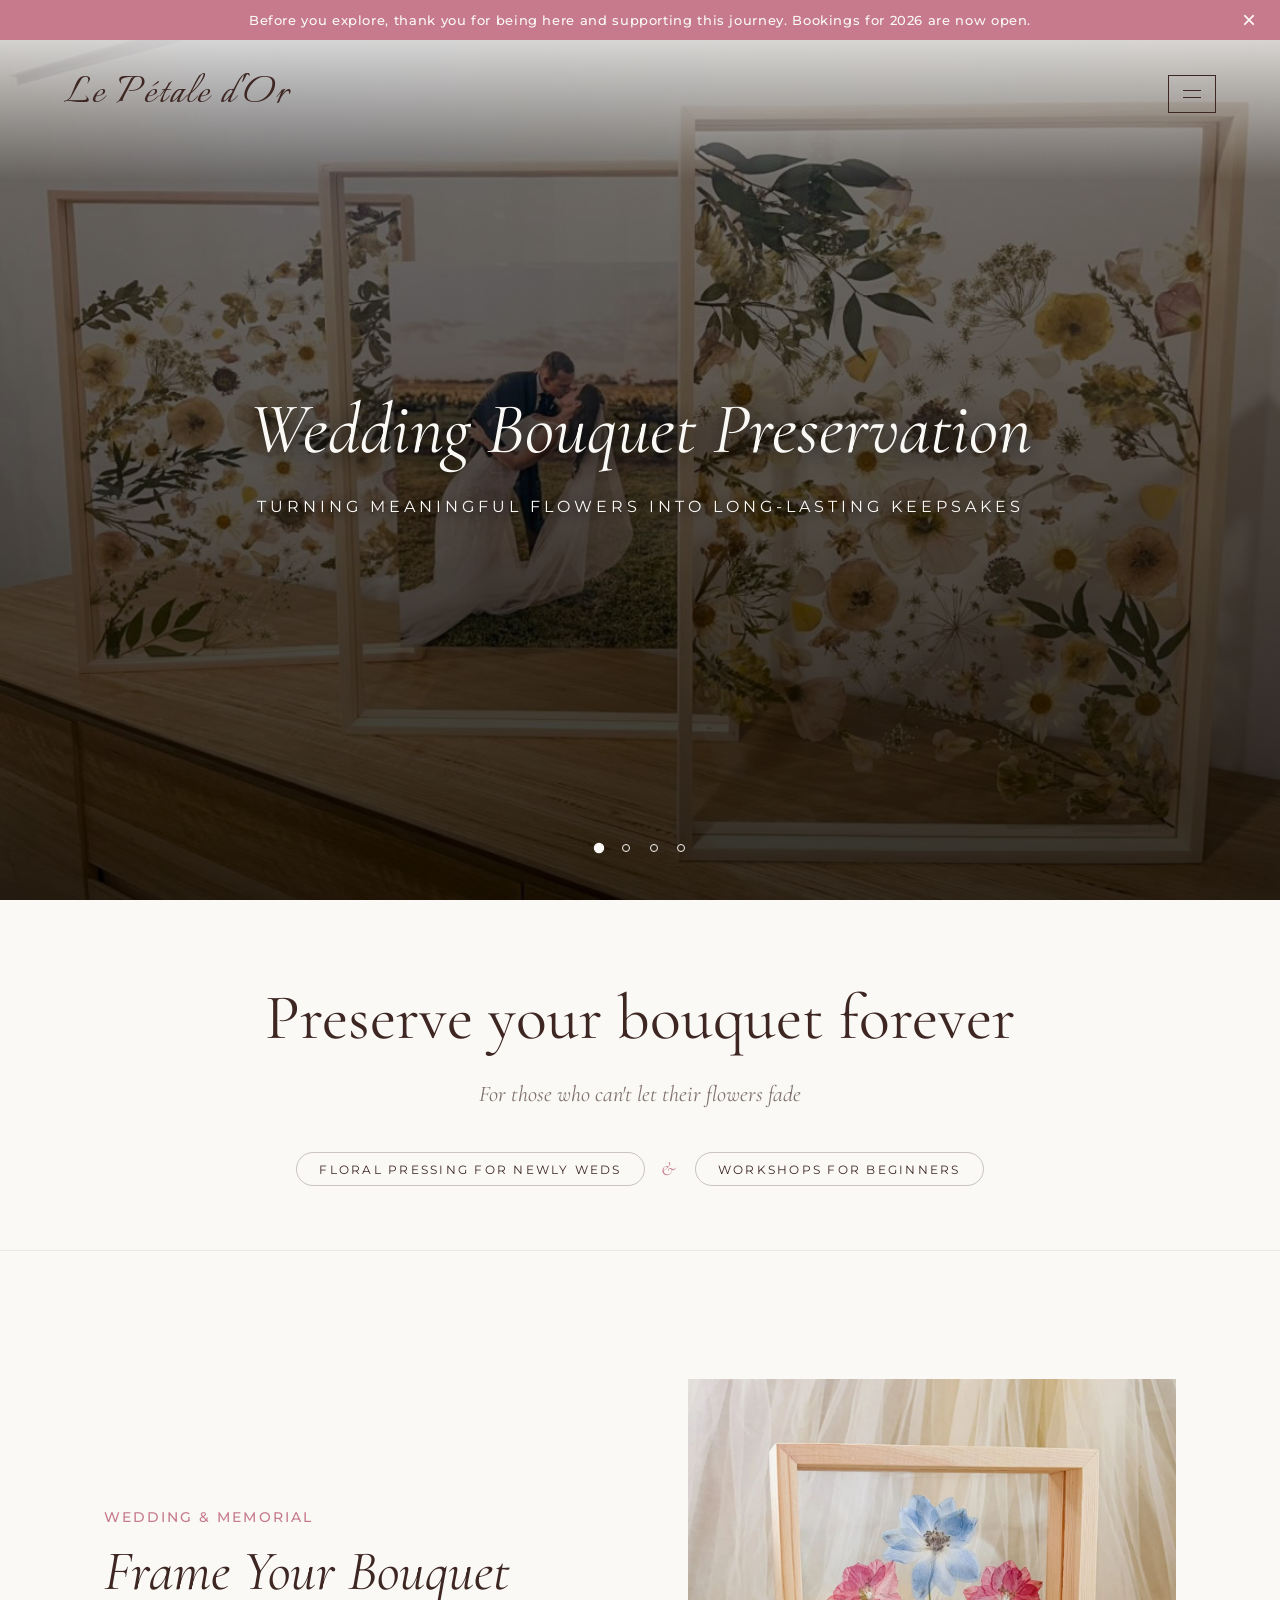
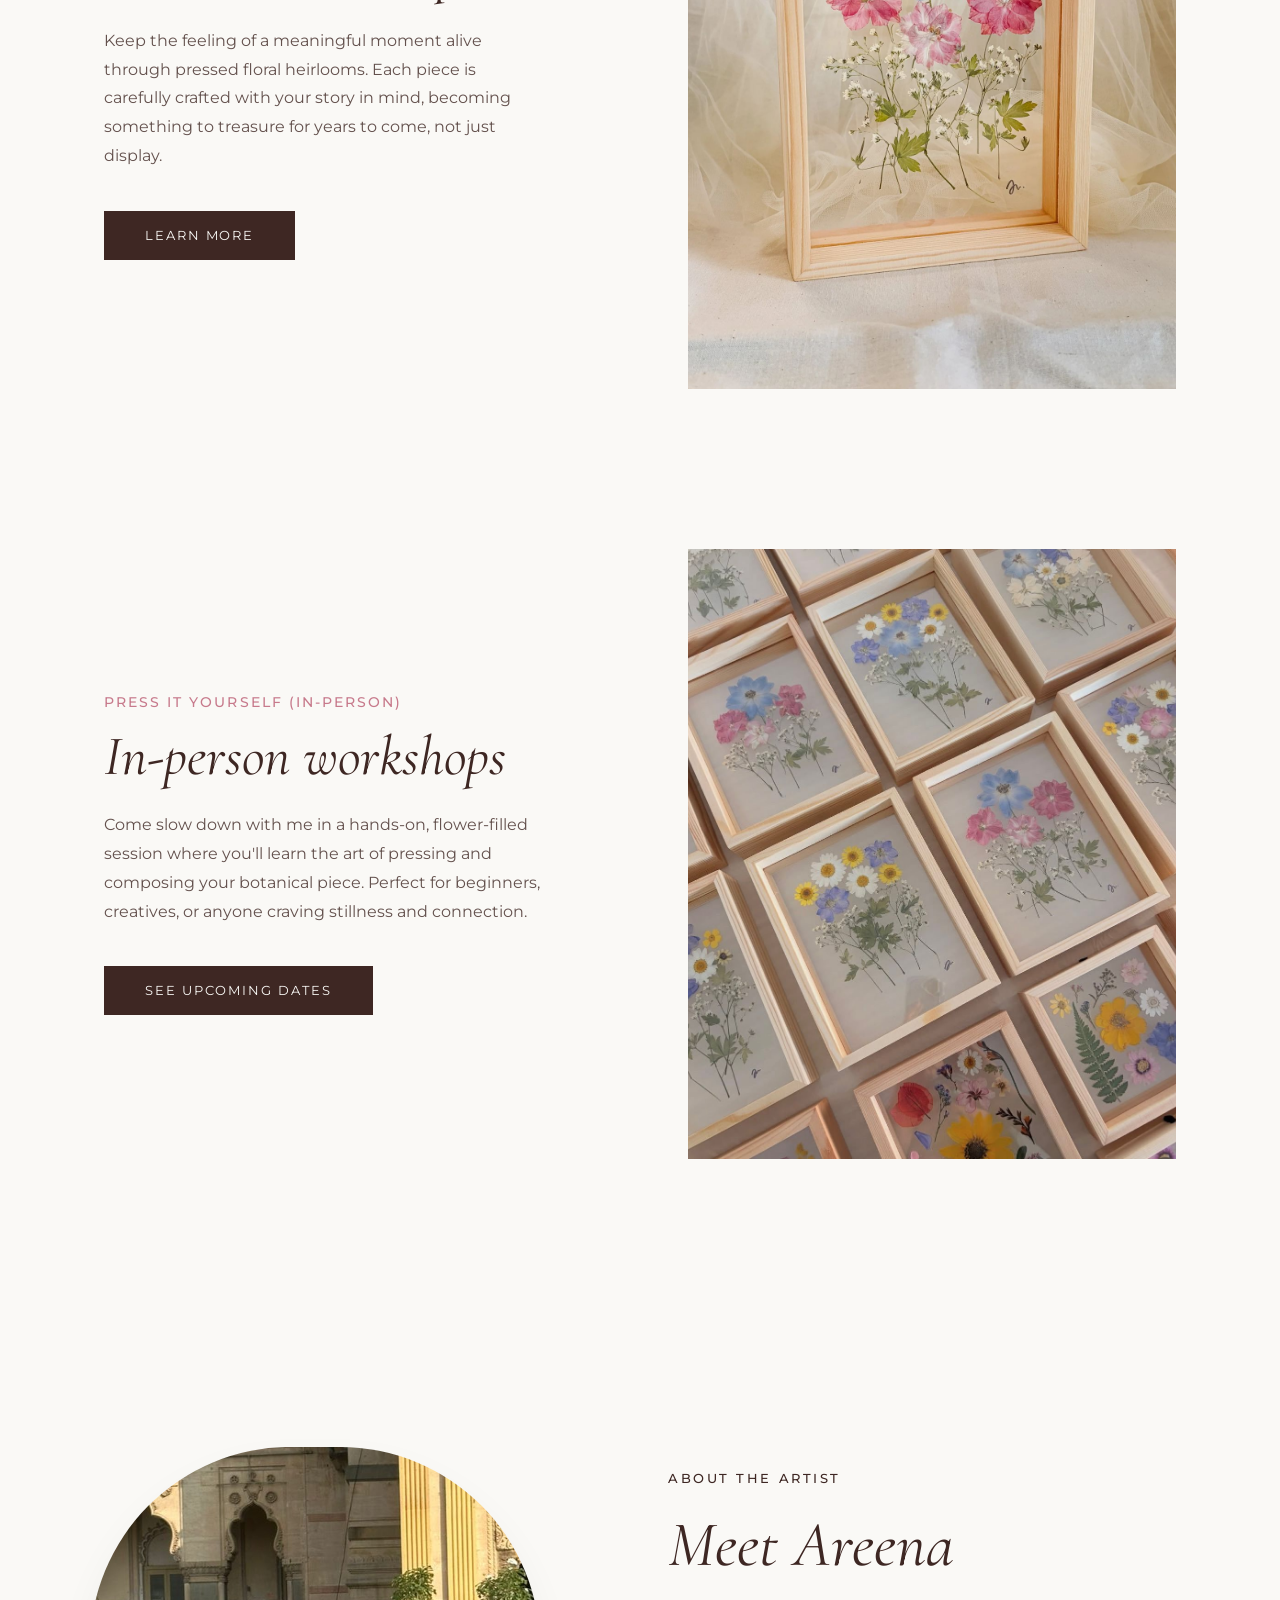
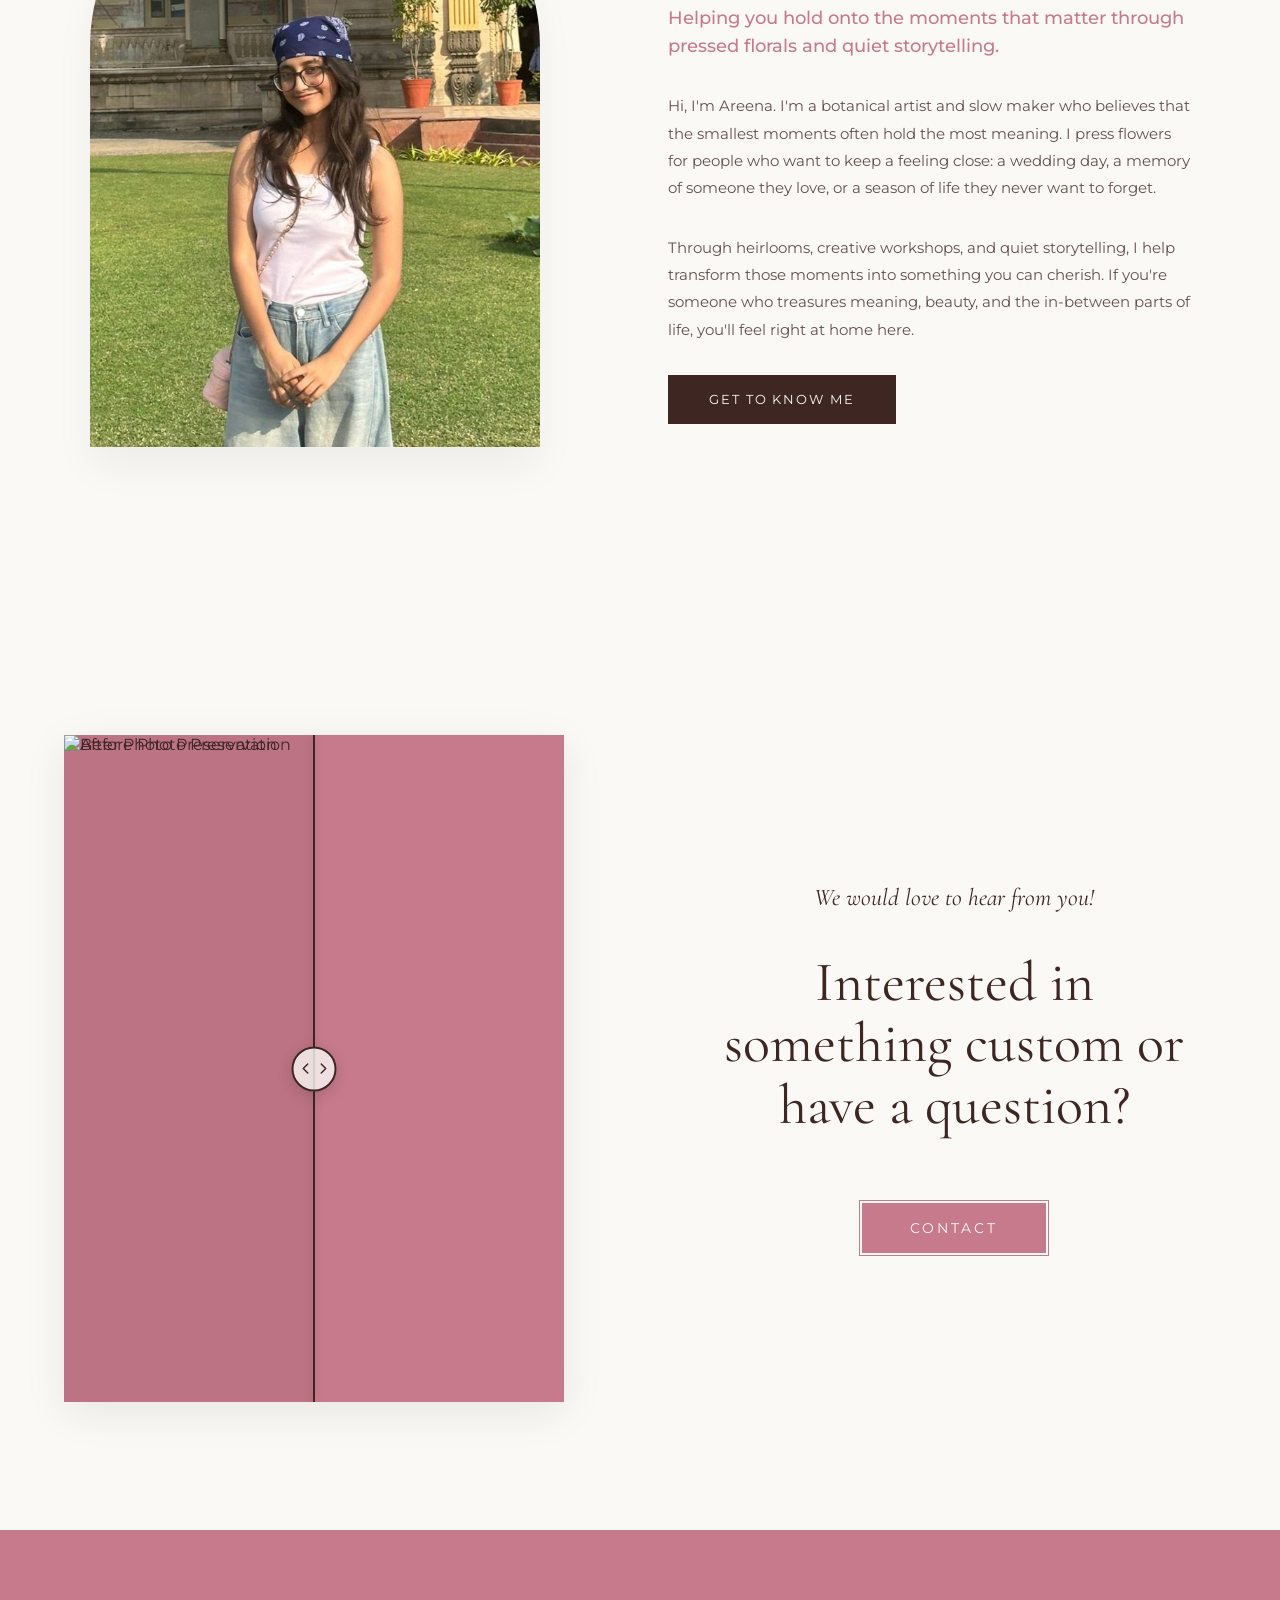
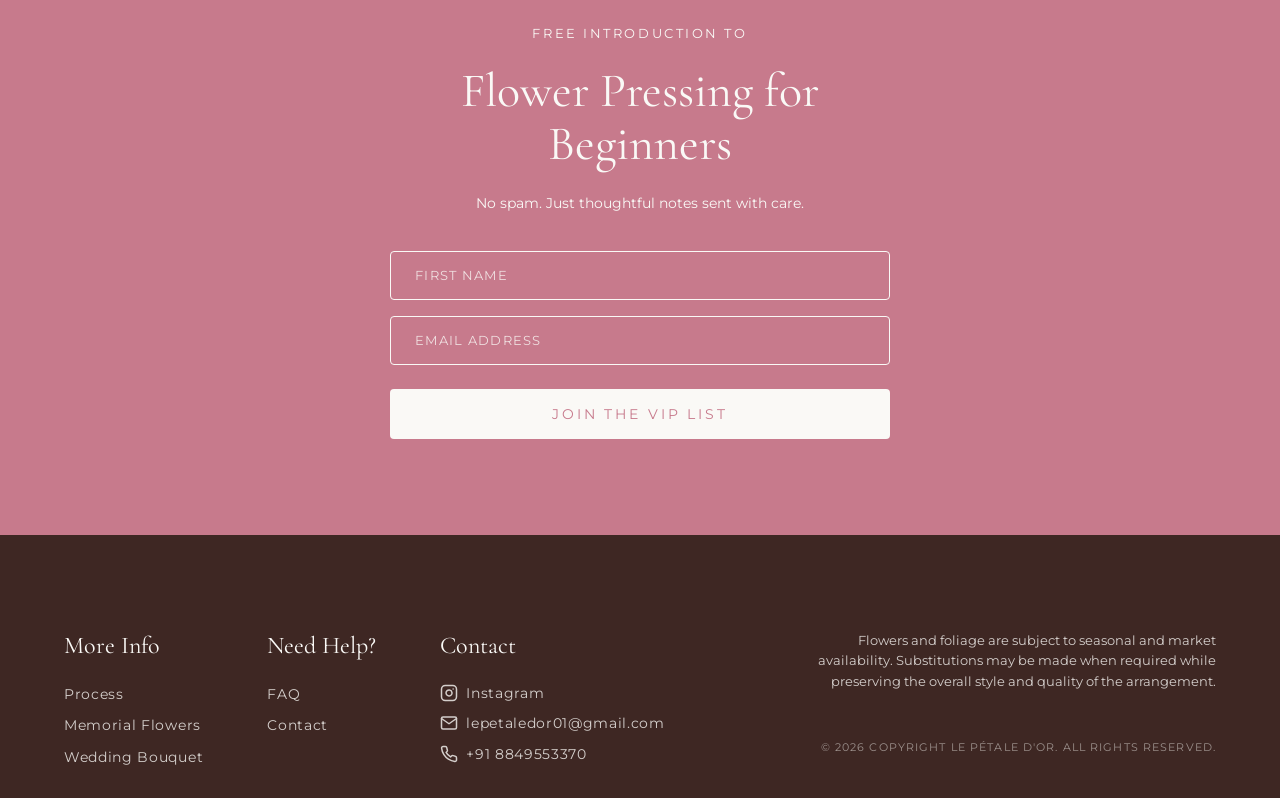
==== index.html @ 4ecacee6 "first commit" ====
<!DOCTYPE html>
<html lang="en">

<head>
    <meta charset="UTF-8">
    <meta name="viewport" content="width=device-width, initial-scale=1.0">
    <title>Areena | Botanical Artist</title>
    <!-- Google Fonts for elegant typography -->
    <link rel="preconnect" href="https://fonts.googleapis.com">
    <link rel="preconnect" href="https://fonts.gstatic.com" crossorigin>
    <link
        href="https://fonts.googleapis.com/css2?family=Cinzel+Decorative:wght@700&family=Cormorant+Garamond:ital,wght@0,400;0,600;1,400&family=Montserrat:wght@300;400;500&display=swap"
        rel="stylesheet">
    <link rel="stylesheet" href="style.css">
</head>

<body>
    <!-- Announcement Bar -->
    <div class="announcement-bar" id="announcementBar">
        <p>Before you explore, thank you for being here and supporting this journey. Bookings for 2026 are now open.</p>
        <button class="close-announcement" aria-label="Close announcement">&times;</button>
    </div>

    <!-- Navbar -->
    <nav class="navbar">
        <div class="nav-brand">
            <a href="index.html" style="text-decoration:none;">
                <div class="brand-logo">Le Pétale d'Or</div>
            </a>
        </div>
        <div class="nav-actions">
            <button class="menu-btn" aria-label="Open Menu">
                <span class="hamburger-line"></span>
                <span class="hamburger-line"></span>
            </button>
        </div>
    </nav>

    <!-- Sidebar Overlay -->
    <div class="sidebar-overlay"></div>

    <!-- Sidebar -->
    <aside class="sidebar">
        <div class="sidebar-header">
            <button class="close-btn" aria-label="Close Menu">
                <svg width="28" height="28" viewBox="0 0 24 24" fill="none" stroke="currentColor" stroke-width="1"
                    stroke-linecap="round" stroke-linejoin="round">
                    <line x1="18" y1="6" x2="6" y2="18"></line>
                    <line x1="6" y1="6" x2="18" y2="18"></line>
                </svg>
            </button>
        </div>

        <nav class="sidebar-nav">
            <div class="nav-section">
                <div class="section-title">
                    <span class="section-num">01</span>
                    <h2>Pressed For You</h2>
                </div>
                <ul class="section-links">
                    <li><a href="wedding-bouquet-preservation.html">WEDDING BOUQUET PRESERVATION</a></li>
                    <li><a href="shop.html">SHOP</a></li>
                </ul>
            </div>

            <div class="nav-section">
                <div class="section-title">
                    <span class="section-num">02</span>
                    <h2>Press Your Own</h2>
                </div>
                <ul class="section-links">
                    <li><a href="workshops.html">WORKSHOPS</a></li>
                </ul>
            </div>

            <div class="nav-section">
                <div class="section-title">
                    <span class="section-num">03</span>
                    <h2>About</h2>
                </div>
                <ul class="section-links">
                    <li><a href="about.html">THE ARTIST</a></li>
                </ul>
            </div>

            <div class="nav-section">
                <div class="section-title">
                    <span class="section-num">04</span>
                    <h2>Contact</h2>
                </div>
                <ul class="section-links">
                    <li><a href="contact.html">ENQUIRE</a></li>
                </ul>
            </div>
        </nav>
    </aside>

    <!-- Hero Section -->
    <header class="hero">
        <div class="slideshow-container">
            <!-- Slide 1 -->
            <div class="slide active">
                <div class="placeholder-img" style="background-image: linear-gradient(to bottom, rgba(250, 249, 246, 0.95) 0%, rgba(250, 249, 246, 0) 20%), linear-gradient(to bottom, rgba(0, 0, 0, 0.5), rgba(0, 0, 0, 0.8)), url('Images/hero/5.jpeg'); background-size: cover; background-position: center; background-blend-mode: normal;">
                    <h2 style="color: #faf9f6; text-shadow: 0 4px 20px rgba(0,0,0,0.8);">Wedding Bouquet Preservation</h2>
                    <p style="color: #faf9f6; text-shadow: 0 2px 10px rgba(0,0,0,0.8);">Turning Meaningful Flowers into Long-Lasting Keepsakes</p>
                </div>
            </div>
            <!-- Slide 2 -->
            <div class="slide">
                <div class="placeholder-img" style="background-image: linear-gradient(to bottom, rgba(250, 249, 246, 0.95) 0%, rgba(250, 249, 246, 0) 20%), linear-gradient(to bottom, rgba(0, 0, 0, 0.5), rgba(0, 0, 0, 0.8)), url('Images/hero/2.jpeg'); background-size: cover; background-position: center; background-blend-mode: normal;">
                    <h2 style="color: #faf9f6; text-shadow: 0 4px 20px rgba(0,0,0,0.8);">Memorial Keepsakes</h2>
                    <p style="color: #faf9f6; text-shadow: 0 2px 10px rgba(0,0,0,0.8);">Honoring Memories with Custom Pressed Art</p>
                </div>
            </div>
            <!-- Slide 3 -->
            <div class="slide">
                <div class="placeholder-img" style="background-image: linear-gradient(to bottom, rgba(250, 249, 246, 0.95) 0%, rgba(250, 249, 246, 0) 20%), linear-gradient(to bottom, rgba(0, 0, 0, 0.5), rgba(0, 0, 0, 0.8)), url('Images/hero/4.jpeg'); background-size: cover; background-position: center; background-blend-mode: normal;">
                    <h2 style="color: #faf9f6; text-shadow: 0 4px 20px rgba(0,0,0,0.8);">Creative Workshops</h2>
                    <p style="color: #faf9f6; text-shadow: 0 2px 10px rgba(0,0,0,0.8);">Learn the Delicate Art of Flower Pressing</p>
                </div>
            </div>
            <!-- Slide 4 -->
            <div class="slide">
                <div class="placeholder-img" style="background-image: linear-gradient(to bottom, rgba(250, 249, 246, 0.95) 0%, rgba(250, 249, 246, 0) 20%), linear-gradient(to bottom, rgba(0, 0, 0, 0.5), rgba(0, 0, 0, 0.8)), url('Images/hero/art-studio.jpeg'); background-size: cover; background-position: center; background-blend-mode: normal;">
                    <h2 style="color: #faf9f6; text-shadow: 0 4px 20px rgba(0,0,0,0.8);">Floral Art Studio</h2>
                    <p style="color: #faf9f6; text-shadow: 0 2px 10px rgba(0,0,0,0.8);">Handcrafted Botanical Jewelry and Merchandise</p>
                </div>
            </div>
        </div>

        <!-- Progress Dots -->
        <div class="dots-container">
            <span class="dot" onclick="currentSlide(1)"></span>
            <span class="dot" onclick="currentSlide(2)"></span>
            <span class="dot" onclick="currentSlide(3)"></span>
            <span class="dot" onclick="currentSlide(4)"></span>
        </div>
    </header>

    <!-- Hero Tagline Banner -->
    <section class="hero-tagline-section">
        <div class="hero-tagline-inner">
            <h1 class="hero-tagline-headline">Preserve your bouquet forever</h1>
            <p class="hero-tagline-sub">For those who can't let their flowers fade</p>
            <div class="hero-tagline-pills">
                <span>Floral Pressing for Newly Weds</span>
                <span class="pill-divider">&</span>
                <span>Workshops for Beginners</span>
            </div>
        </div>
    </section>

    <!-- Offerings Sections -->
    <section class="offerings">
        <!-- Frame Your Bouquet -->
        <div class="offering-block">
            <div class="offering-content">
                <span class="offering-subtitle">Wedding & Memorial</span>
                <h2 class="offering-title">Frame Your Bouquet</h2>
                <p class="offering-desc">Keep the feeling of a meaningful moment alive through pressed floral heirlooms. Each piece is carefully crafted with your story in mind, becoming something to treasure for years to come, not just display.</p>
                <a href="wedding-bouquet-preservation.html" class="btn-primary">Learn more</a>
            </div>
            <div class="offering-image">
                <img src="Images/frame-your-bouquet.jpeg" alt="frame your bouquet" class="offering-img">
            </div>
        </div>

        <!-- In-person Workshops -->
        <div class="offering-block">
            <div class="offering-content">
                <span class="offering-subtitle">Press it Yourself (in-person)</span>
                <h2 class="offering-title">In-person workshops</h2>
                <p class="offering-desc">Come slow down with me in a hands-on, flower-filled session where you'll learn
                    the art of pressing and composing your botanical piece. Perfect for beginners, creatives, or anyone
                    craving stillness and connection.</p>
                <a href="workshops.html" class="btn-primary">See upcoming Dates</a>
            </div>
            <div class="offering-image">
                <img src="Images/in-person-workshop.jpeg" alt="frame your bouquet" class="offering-img">
            </div>
        </div>

    </section>

    <!-- About the Artist Section -->
    <section class="about-artist-section">
        <div class="about-container">
            <div class="about-image-wrapper">
                <img src="Images/artist.jpeg" alt="Areena - Botanical Artist" class="about-placeholder" style="object-fit: cover; display: block; padding: 0;">
            </div>

            <div class="about-content">
                <span class="about-label">About the Artist</span>
                <h2 class="about-title">Meet Areena</h2>
                <div class="about-subtitle">Helping you hold onto the moments that matter through pressed florals and
                    quiet storytelling.</div>
                <div class="about-body">
                    <p>Hi, I'm Areena. I'm a botanical artist and slow maker who believes that the smallest
                        moments often hold the most meaning. I press flowers for people who want to keep a feeling
                        close: a wedding day, a memory of someone they love, or a season of life they never want to
                        forget.</p>
                    <p>Through heirlooms, creative workshops, and quiet storytelling, I help transform those moments
                        into something you can cherish. If you're someone who treasures meaning, beauty, and the
                        in-between parts of life, you'll feel right at home here.</p>
                </div>
                <a href="about.html" class="btn-primary">Get to Know Me</a>
            </div>
        </div>
    </section>
    <!-- Call to Action Section (Before/After) -->
    <section class="cta-section">
        <div class="cta-container">
            <div class="ba-slider-container">
                <div class="ba-img ba-img-after">
                    <img src="images/sliderAfter.webp" alt="After Photo Preservation"
                        style="width: 100%; height: 100%; object-fit: cover;">
                </div>
                <div class="ba-img ba-img-before">
                    <img src="images/sliderBefore.webp" alt="Before Photo Preservation"
                        style="width: 100%; height: 100%; object-fit: cover;">
                </div>
                <input type="range" min="0" max="100" value="50" class="ba-slider"
                    aria-label="Percentage of before photo shown">
                <div class="ba-slider-line"></div>
                <div class="ba-slider-button">
                    <svg width="18" height="18" viewBox="0 0 24 24" fill="none" stroke="currentColor" stroke-width="2"
                        stroke-linecap="round" stroke-linejoin="round">
                        <polyline points="15 18 9 12 15 6"></polyline>
                    </svg>
                    <svg width="18" height="18" viewBox="0 0 24 24" fill="none" stroke="currentColor" stroke-width="2"
                        stroke-linecap="round" stroke-linejoin="round">
                        <polyline points="9 18 15 12 9 6"></polyline>
                    </svg>
                </div>
            </div>

            <div class="cta-content">
                <span class="cta-subtitle">We would love to hear from you!</span>
                <h2 class="cta-title">Interested in something custom or have a question?</h2>
                <a href="contact.html" class="btn-secondary">Contact</a>
            </div>
        </div>
    </section>

    <!-- VIP List Section -->
    <section class="vip-section">
        <div class="vip-container">
            <span class="vip-subtitle">FREE INTRODUCTION TO</span>
            <h2 class="vip-title">Flower Pressing for Beginners</h2>
            <p class="vip-desc">No spam. Just thoughtful notes sent with care.</p>
            <form class="vip-form" onsubmit="sendToWhatsapp(event)">
                <input type="text" id="vipName" placeholder="FIRST NAME" required>
                <input type="email" id="vipEmail" placeholder="EMAIL ADDRESS" required>
                <button type="submit" class="btn-vip">JOIN THE VIP LIST</button>
            </form>
        </div>
    </section>

    <!-- Footer -->
    <footer class="site-footer">
        <div class="footer-content">
            <div class="footer-left">
                <div class="footer-col">
                    <h3>More Info</h3>
                    <ul>
                        <li><a href="process.html">Process</a></li>
                        <li><a href="memorial-flowers.html">Memorial Flowers</a></li>
                        <li><a href="wedding-bouquet-preservation.html">Wedding Bouquet</a></li>
                    </ul>
                </div>
                <div class="footer-col">
                    <h3>Need Help?</h3>
                    <ul>
                        <li><a href="faq.html">FAQ</a></li>
                        <li><a href="contact.html">Contact</a></li>
                    </ul>
                </div>
                <div class="footer-col">
                    <h3>Contact</h3>
                    <ul class="contact-links">
                        <li><a href="https://instagram.com" target="_blank">
                                <svg width="18" height="18" viewBox="0 0 24 24" fill="none" stroke="currentColor"
                                    stroke-width="2" stroke-linecap="round" stroke-linejoin="round">
                                    <rect x="2" y="2" width="20" height="20" rx="5" ry="5"></rect>
                                    <path d="M16 11.37A4 4 0 1 1 12.63 8 4 4 0 0 1 16 11.37z"></path>
                                    <line x1="17.5" y1="6.5" x2="17.51" y2="6.5"></line>
                                </svg>
                                Instagram
                            </a></li>
                        <li><a href="mailto:lepetaledor01@gmail.com">
                                <svg width="18" height="18" viewBox="0 0 24 24" fill="none" stroke="currentColor"
                                    stroke-width="2" stroke-linecap="round" stroke-linejoin="round">
                                    <path
                                        d="M4 4h16c1.1 0 2 .9 2 2v12c0 1.1-.9 2-2 2H4c-1.1 0-2-.9-2-2V6c0-1.1.9-2 2-2z">
                                    </path>
                                    <polyline points="22,6 12,13 2,6"></polyline>
                                </svg>
                                lepetaledor01@gmail.com
                            </a></li>
                        <li><a href="tel:+918849553370">
                                <svg width="18" height="18" viewBox="0 0 24 24" fill="none" stroke="currentColor"
                                    stroke-width="2" stroke-linecap="round" stroke-linejoin="round">
                                    <path
                                        d="M22 16.92v3a2 2 0 0 1-2.18 2 19.79 19.79 0 0 1-8.63-3.07 19.5 19.5 0 0 1-6-6 19.79 19.79 0 0 1-3.07-8.67A2 2 0 0 1 4.11 2h3a2 2 0 0 1 2 1.72 12.84 12.84 0 0 0 .7 2.81 2 2 0 0 1-.45 2.11L8.09 9.91a16 16 0 0 0 6 6l1.27-1.27a2 2 0 0 1 2.11-.45 12.84 12.84 0 0 0 2.81.7A2 2 0 0 1 22 16.92z">
                                    </path>
                                </svg>
                                +91 8849553370
                            </a></li>
                    </ul>
                </div>
            </div>
            <div class="footer-right">
                <p class="warning-text">Flowers and foliage are subject to seasonal and market availability.
                    Substitutions may be made when required while preserving the overall style and quality of the
                    arrangement.</p>
                <p class="copyright">&copy; 2026 Copyright Le Pétale d'Or. All rights reserved.</p>
            </div>
        </div>
    </footer>

    <script src="script.js"></script>
</body>

</html>
---- style.css ----
@import url('https://fonts.googleapis.com/css2?family=LXGW+WenKai+Mono+TC&family=Tangerine:wght@400;700&display=swap');
@import url('https://fonts.googleapis.com/css2?family=Italianno&family=LXGW+WenKai+Mono+TC&family=Tangerine:wght@400;700&display=swap');
/* --- Variables & Reset --- */
:root {
    --bg-color: #FAF9F6;
    /* Off white */
    --text-color: #3E2723;
    /* Espresso */
    --accent-color: #C77A8C;
    /* Dusty Rose */
    --border-color: rgba(62, 39, 35, 0.15);
    /* Subtle border for sidebar */

    --font-serif: 'Cormorant Garamond', serif;
    --font-sans: 'Montserrat', sans-serif;

    --announcement-height: 40px;
}

* {
    margin: 0;
    padding: 0;
    box-sizing: border-box;
}

body {
    background-color: var(--bg-color);
    color: var(--text-color);
    font-family: var(--font-sans);
    overflow-x: hidden;
    -webkit-font-smoothing: antialiased;
}

/* --- Announcement Bar --- */
.announcement-bar {
    position: absolute;
    top: 0;
    left: 0;
    width: 100%;
    height: var(--announcement-height);
    background-color: var(--accent-color);
    color: var(--bg-color);
    display: flex;
    justify-content: center;
    align-items: center;
    z-index: 200;
    font-family: var(--font-sans);
    font-size: 0.8rem;
    letter-spacing: 0.05em;
    font-weight: 500;
    overflow: hidden;
    transition: height 0.3s ease;
}

.announcement-bar p {
    margin: 0;
    padding: 0 40px;
    text-align: center;
    white-space: nowrap;
    overflow: hidden;
    text-overflow: ellipsis;
}

.close-announcement {
    position: absolute;
    right: 1.5rem;
    background: none;
    border: none;
    color: var(--bg-color);
    font-size: 1.5rem;
    cursor: pointer;
    line-height: 1;
    padding: 0;
    display: flex;
    align-items: center;
    transition: opacity 0.3s ease;
}

.close-announcement:hover {
    opacity: 0.7;
}

/* --- Navbar --- */
.navbar {
    display: flex;
    justify-content: space-between;
    align-items: center;
    padding: 1.5rem 4rem;
    position: absolute;
    top: var(--announcement-height);
    left: 0;
    width: 100%;
    z-index: 100;
    background-color: transparent;
    transition: background-color 0.4s ease, padding 0.4s ease, top 0.3s ease;
}

.navbar.scrolled {
    position: fixed;
    top: 0;
}

.navbar.scrolled,
.navbar.solid {
    background-color: rgba(250, 249, 246, 0.98);
    backdrop-filter: blur(8px);
    padding: 1rem 4rem;
    box-shadow: 0 4px 20px rgba(0, 0, 0, 0.03);
}

.nav-brand {
    display: flex;
    flex-direction: column;
    align-items: flex-start;
}

.brand-logo {
    /* font-family: "Tangerine", cursive; */
    font-family: "Italianno", cursive;
    /* font-style: italic; */
    font-weight: 400;             /* Normal weight preserves the delicate thin lines */    /* Forces the text to stay lowercase */
    letter-spacing: 0.04em;       /* Adds the elegant, airy spacing between letters */
    color: var(--text-color);
    font-size: 3rem;
}

.nav-actions {
    display: flex;
    align-items: center;
    gap: 2.5rem;
}

.cart-btn {
    background: none;
    border: none;
    cursor: pointer;
    display: flex;
    align-items: center;
    gap: 0.4rem;
    color: var(--text-color);
    font-family: var(--font-sans);
    font-size: 0.9rem;
}

.cart-btn svg {
    stroke-width: 1.2;
    transition: transform 0.3s ease;
}

.cart-btn:hover svg {
    transform: scale(1.1);
}

.menu-btn {
    background: none;
    border: 1px solid var(--text-color);
    padding: 12px 14px;
    cursor: pointer;
    display: flex;
    flex-direction: column;
    justify-content: center;
    gap: 6px;
    width: 48px;
    height: 38px;
    transition: all 0.3s ease;
}

.menu-btn:hover {
    background-color: rgba(62, 39, 35, 0.05);
}

.hamburger-line {
    width: 100%;
    height: 1px;
    background-color: var(--text-color);
}

/* --- Sidebar --- */
.sidebar-overlay {
    position: fixed;
    top: 0;
    left: 0;
    width: 100%;
    height: 100vh;
    background: rgba(0, 0, 0, 0.15);
    backdrop-filter: blur(2px);
    z-index: 150;
    opacity: 0;
    visibility: hidden;
    transition: all 0.4s ease;
}

.sidebar-overlay.active {
    opacity: 1;
    visibility: visible;
}

.sidebar {
    position: fixed;
    top: 0;
    right: -500px;
    width: 450px;
    max-width: 100%;
    height: 100vh;
    background-color: var(--bg-color);
    z-index: 200;
    transition: right 0.6s cubic-bezier(0.77, 0, 0.175, 1);
    display: flex;
    flex-direction: column;
    border-left: 1px solid var(--border-color);
    overflow-y: auto;
}

.sidebar.open {
    right: 0;
}

.sidebar-header {
    display: flex;
    justify-content: flex-end;
    align-items: center;
    padding: 2rem 3rem;
    gap: 2rem;
}

.close-btn {
    background: none;
    border: none;
    cursor: pointer;
    color: var(--text-color);
    transition: transform 0.3s ease;
    display: flex;
    align-items: center;
    justify-content: center;
}

.close-btn:hover {
    transform: rotate(90deg);
}

.sidebar-nav {
    display: flex;
    flex-direction: column;
    padding: 0;
}

.nav-section {
    border-top: 1px solid var(--border-color);
    padding: 2.5rem 3rem;
}

.nav-section:last-child {
    border-bottom: 1px solid var(--border-color);
}

.section-title {
    display: flex;
    align-items: baseline;
    gap: 1.5rem;
    margin-bottom: 1.5rem;
}

.section-num {
    font-family: var(--font-sans);
    font-size: 0.85rem;
    letter-spacing: 0.15em;
    opacity: 0.6;
}

.section-title h2 {
    font-family: var(--font-serif);
    font-size: 2.4rem;
    font-weight: 400;
    font-style: italic;
    color: var(--text-color);
}

.section-links {
    list-style: none;
    padding-left: 2.6rem;
    display: flex;
    flex-direction: column;
    gap: 1.2rem;
}

.section-links li a {
    text-decoration: none;
    color: var(--text-color);
    font-family: var(--font-sans);
    font-size: 0.75rem;
    letter-spacing: 0.15em;
    font-weight: 500;
    text-transform: uppercase;
    position: relative;
    display: inline-block;
    transition: color 0.3s ease;
}

.section-links li a::after {
    content: '';
    position: absolute;
    width: 0;
    height: 1px;
    bottom: -4px;
    left: 0;
    background-color: var(--text-color);
    transition: width 0.3s ease;
}

.section-links li a:hover::after {
    width: 100%;
}

.section-links li a.active {
    color: var(--accent-color);
}

.section-links li a.active::after {
    width: 100%;
    background-color: var(--accent-color);
}

/* --- Hero Slideshow --- */
.hero {
    position: relative;
    width: 100%;
    height: 100vh;
    overflow: hidden;
}

.slideshow-container {
    width: 100%;
    height: 100%;
    position: relative;
}

.slide {
    position: absolute;
    top: 0;
    left: 0;
    width: 100%;
    height: 100%;
    opacity: 0;
    transition: opacity 1.5s ease-in-out;
    z-index: 1;
}

.slide.active {
    opacity: 1;
    z-index: 2;
}

.placeholder-img {
    width: 100%;
    height: 100%;
    display: flex;
    flex-direction: column;
    justify-content: center;
    align-items: center;
    text-align: center;
    padding: 2rem;
    /* Simulate a premium image overlay */
    background-blend-mode: overlay;
    background-image: linear-gradient(to bottom, rgba(250, 249, 246, 0.3), rgba(250, 249, 246, 0.7));
}

.placeholder-img h2 {
    font-family: var(--font-serif);
    font-size: 4.5rem;
    font-weight: 400;
    font-style: italic;
    margin-bottom: 1.5rem;
    color: var(--text-color);
    max-width: 800px;
    opacity: 0;
    transform: translateY(30px);
    transition: all 1s cubic-bezier(0.25, 1, 0.5, 1) 0.3s;
}

.placeholder-img p {
    font-family: var(--font-sans);
    font-size: 1rem;
    letter-spacing: 0.25em;
    text-transform: uppercase;
    color: var(--text-color);
    font-weight: 400;
    opacity: 0;
    transform: translateY(20px);
    transition: all 1s cubic-bezier(0.25, 1, 0.5, 1) 0.6s;
}

.slide.active .placeholder-img h2,
.slide.active .placeholder-img p {
    opacity: 1;
    transform: translateY(0);
}

.dots-container {
    position: absolute;
    bottom: 3rem;
    width: 100%;
    display: flex;
    justify-content: center;
    gap: 1.2rem;
    z-index: 10;
}

.dot {
    width: 8px;
    height: 8px;
    border-radius: 50%;
    background-color: transparent;
    border: 1px solid #faf9f6;
    cursor: pointer;
    transition: all 0.4s ease;
}

.dot.active {
    background-color: #faf9f6;
    transform: scale(1.3);
}

.dot:hover {
    background-color: rgba(250, 249, 246, 0.5);
}

/* --- Responsive Design --- */
@media (max-width: 768px) {
    .navbar {
        padding: 1rem 1.5rem;
    }

    .navbar.scrolled {
        padding: 1rem 1.5rem;
    }

    .logo-text {
        font-size: 2rem;
    }

    .sidebar {
        width: 100%;
        right: -100%;
        border-left: none;
    }

    .sidebar-header {
        padding: 1.5rem 2rem;
    }

    .nav-section {
        padding: 2rem;
    }

    .section-title h2 {
        font-size: 2rem;
    }

    .placeholder-img h2 {
        font-size: 2.8rem;
    }

    .placeholder-img p {
        font-size: 0.8rem;
    }
}

/* --- Offerings Section --- */
/* --- Hero Tagline Section --- */
.hero-tagline-section {
    background: var(--bg-color);
    padding: 5rem 2rem 4rem;
    text-align: center;
    border-bottom: 1px solid rgba(62, 39, 35, 0.08);
}

.hero-tagline-inner {
    max-width: 800px;
    margin: 0 auto;
    animation: fadeInUp 0.9s ease both;
}

.hero-tagline-headline {
    font-family: var(--font-serif);
    font-size: clamp(2.4rem, 5vw, 4rem);
    font-weight: 400;
    color: var(--text-color);
    line-height: 1.2;
    margin-bottom: 1.2rem;
}

.hero-tagline-sub {
    font-family: var(--font-serif);
    font-size: clamp(1.1rem, 2vw, 1.4rem);
    font-style: italic;
    color: rgba(62, 39, 35, 0.65);
    margin-bottom: 2.5rem;
    line-height: 1.6;
}

.hero-tagline-pills {
    display: flex;
    align-items: center;
    justify-content: center;
    gap: 1rem;
    flex-wrap: wrap;
}

.hero-tagline-pills span {
    font-family: var(--font-sans);
    font-size: 0.78rem;
    letter-spacing: 0.18em;
    text-transform: uppercase;
    color: var(--text-color);
    border: 1px solid rgba(62, 39, 35, 0.25);
    padding: 0.55rem 1.4rem;
    border-radius: 100px;
    transition: all 0.3s ease;
}

.hero-tagline-pills span:hover {
    background: var(--text-color);
    color: var(--bg-color);
    border-color: var(--text-color);
}

.hero-tagline-pills .pill-divider {
    border: none;
    padding: 0;
    font-family: var(--font-serif);
    font-size: 1.2rem;
    font-style: italic;
    color: var(--accent-color);
    background: transparent !important;
}

.hero-tagline-pills .pill-divider:hover {
    background: transparent !important;
    color: var(--accent-color);
    border: none;
}

@keyframes fadeInUp {
    from { opacity: 0; transform: translateY(20px); }
    to   { opacity: 1; transform: translateY(0); }
}

/* --- Offerings --- */
.offerings {
    padding: 8rem 4rem;
    max-width: 1200px;
    margin: 0 auto;
    display: flex;
    flex-direction: column;
    gap: 10rem;
}

.offering-block {
    display: flex;
    align-items: center;
    gap: 6rem;
}

.offering-block.reverse {
    flex-direction: row-reverse;
}

.offering-content {
    flex: 1;
    display: flex;
    flex-direction: column;
    align-items: flex-start;
}

.offering-subtitle {
    font-family: var(--font-sans);
    font-size: 0.85rem;
    letter-spacing: 0.15em;
    text-transform: uppercase;
    color: var(--accent-color);
    margin-bottom: 1rem;
    font-weight: 500;
}

.offering-title {
    font-family: var(--font-serif);
    font-size: 3.5rem;
    font-weight: 400;
    font-style: italic;
    color: var(--text-color);
    margin-bottom: 1.5rem;
    line-height: 1.1;
}

.offering-desc {
    font-family: var(--font-sans);
    font-size: 1rem;
    line-height: 1.8;
    color: var(--text-color);
    opacity: 0.8;
    margin-bottom: 2.5rem;
    max-width: 90%;
}

.btn-primary {
    display: inline-block;
    padding: 1rem 2.5rem;
    background-color: var(--text-color);
    color: var(--bg-color);
    text-decoration: none;
    font-family: var(--font-sans);
    font-size: 0.8rem;
    letter-spacing: 0.15em;
    text-transform: uppercase;
    border: 1px solid var(--text-color);
    transition: all 0.3s ease;
}

.btn-primary:hover {
    background-color: transparent;
    color: var(--text-color);
}

.offering-image {
    flex: 1;
    width: 100%;
}

.offering-img {
    width: 100%;
    aspect-ratio: 4/5;
    object-fit: cover;
    display: block;
    background-color: rgba(62, 39, 35, 0.05); /* subtle background while loading */
}

.offering-placeholder {
    width: 100%;
    aspect-ratio: 4/5;
    background-color: rgba(62, 39, 35, 0.05);
    background-image: none;
    display: flex;
    justify-content: center;
    align-items: center;
    color: var(--text-color);
    font-family: var(--font-sans);
    font-size: 1rem;
    letter-spacing: 0.1em;
    text-transform: uppercase;
}

@media (max-width: 992px) {
    .offerings {
        padding: 5rem 2rem;
        gap: 6rem;
    }

    .offering-block,
    .offering-block.reverse {
        flex-direction: column;
        gap: 3rem;
    }

    .offering-title {
        font-size: 2.5rem;
    }

    .offering-desc {
        max-width: 100%;
    }
}

/* --- About Artist Section --- */
.about-artist-section {
    padding: 10rem 4rem;
    background-color: var(--bg-color);
    /* blends with the rest */
}

.about-container {
    max-width: 1100px;
    margin: 0 auto;
    display: flex;
    align-items: center;
    gap: 8rem;
}

.about-image-wrapper {
    flex: 1;
    position: relative;
    max-width: 450px;
}

.about-placeholder {
    width: 100%;
    aspect-ratio: 3/4;
    border-radius: 200px 200px 0 0;
    /* Arch effect */
    background-color: rgba(62, 39, 35, 0.05);
    display: flex;
    justify-content: center;
    align-items: center;
    color: var(--text-color);
    font-family: var(--font-sans);
    font-size: 0.9rem;
    letter-spacing: 0.1em;
    text-transform: uppercase;
    position: relative;
    z-index: 2;
    box-shadow: 0 20px 40px rgba(0, 0, 0, 0.05);
}

.about-deco {
    position: absolute;
    top: 3rem;
    left: -3rem;
    width: 100%;
    height: 100%;
    border-radius: 200px 200px 0 0;
    border: 1px solid #3E2723;
    z-index: 1;
}

.about-content {
    flex: 1;
    display: flex;
    flex-direction: column;
    justify-content: center;
    align-items: flex-start;
}

.about-label {
    font-family: var(--font-sans);
    font-size: 0.8rem;
    letter-spacing: 0.2em;
    color: #3E2723;
    text-transform: uppercase;
    margin-bottom: 1.5rem;
    font-weight: 500;
}

.about-title {
    font-family: var(--font-serif);
    font-size: 4rem;
    font-style: italic;
    font-weight: 400;
    color: var(--text-color);
    margin-bottom: 1.5rem;
    line-height: 1.1;
}

.about-subtitle {
    font-family: var(--font-sans);
    font-size: 1.1rem;
    color: var(--accent-color);
    margin-bottom: 2rem;
    line-height: 1.6;
    font-weight: 500;
}

.about-body p {
    font-family: var(--font-sans);
    font-size: 0.95rem;
    line-height: 1.8;
    color: var(--text-color);
    opacity: 0.8;
    margin-bottom: 2rem;
}

@media (max-width: 992px) {
    .about-container {
        flex-direction: column;
        gap: 5rem;
    }

    .about-deco {
        left: -1.5rem;
        top: 1.5rem;
    }

    .about-artist-section {
        padding: 6rem 2rem;
    }
}

/* --- Page Content (e.g. FAQs) --- */
.page-content {
    padding: 150px 4rem 0 4rem;
    /* Top padding accounts for fixed navbar, 0 bottom padding to touch footer */
    max-width: 1000px;
    margin: 0 auto;
    margin-bottom: 20px;
}

.page-header {
    text-align: center;
    margin-bottom: 4rem;
}

.page-header h1 {
    font-family: var(--font-serif);
    font-size: 4rem;
    font-weight: 400;
    color: var(--text-color);
}

.faq-container {
    display: flex;
    flex-direction: column;
}

.faq-item {
    border-top: 1px solid var(--border-color);
}

.faq-item:last-child {
    border-bottom: 1px solid var(--border-color);
}

.faq-item details {
    padding: 2rem 0;
    cursor: pointer;
}

.faq-item summary {
    font-family: var(--font-serif);
    font-size: 1.8rem;
    color: var(--text-color);
    list-style: none;
    /* Hide default arrow */
    position: relative;
    padding-right: 2rem;
    outline: none;
}

/* Custom arrow for summary */
.faq-item summary::-webkit-details-marker {
    display: none;
}

.faq-item summary::after {
    content: '';
    position: absolute;
    right: 0;
    top: 50%;
    transform: translateY(-50%) rotate(45deg);
    width: 8px;
    height: 8px;
    border-bottom: 2px solid var(--text-color);
    border-right: 2px solid var(--text-color);
    transition: transform 0.3s ease;
}

.faq-item details[open] summary::after {
    transform: translateY(-50%) rotate(225deg);
}

.faq-answer {
    padding-top: 1.5rem;
    font-family: var(--font-sans);
    font-size: 0.95rem;
    line-height: 1.8;
    color: var(--text-color);
    opacity: 0.85;
}

/* --- Process Page --- */
.process-page .intro-text {
    font-family: var(--font-sans);
    font-size: 1.1rem;
    line-height: 1.8;
    color: var(--text-color);
    margin-bottom: 1.5rem;
    max-width: 800px;
    margin-left: auto;
    margin-right: auto;
}

.process-timeline {
    margin-top: 4rem;
    display: flex;
    flex-direction: column;
    gap: 4rem;
    max-width: 800px;
    margin-left: auto;
    margin-right: auto;
}

.process-step {
    border-left: 1px solid var(--border-color);
    padding-left: 3rem;
    position: relative;
}

.process-step::before {
    content: '';
    position: absolute;
    left: -4px;
    top: 6px;
    width: 7px;
    height: 7px;
    border-radius: 50%;
    background-color: var(--accent-color);
}

.step-header {
    margin-bottom: 1.5rem;
}

.step-num {
    font-family: var(--font-sans);
    font-size: 0.8rem;
    letter-spacing: 0.2em;
    color: var(--accent-color);
    text-transform: uppercase;
    display: block;
    margin-bottom: 0.5rem;
}

.step-header h2 {
    font-family: var(--font-serif);
    font-size: 2.5rem;
    font-weight: 400;
    color: var(--text-color);
    line-height: 1.2;
}

.step-content p {
    font-family: var(--font-sans);
    font-size: 0.95rem;
    line-height: 1.8;
    color: var(--text-color);
    opacity: 0.85;
    margin-bottom: 1.5rem;
}

.process-faqs {
    max-width: 800px;
    margin: 0 auto;
}

@media (max-width: 768px) {
    .page-content {
        padding: 120px 2rem 4rem 2rem;
    }

    .page-header h1 {
        font-size: 3rem;
    }

    .faq-item summary {
        font-size: 1.4rem;
    }
}

/* --- Testimonials Section --- */
.testimonials-section {
    background-color: #C77A8C;
    color: var(--bg-color);
    padding: 6rem 4rem 4rem 4rem;
    position: relative;
    display: flex;
    flex-direction: column;
    align-items: center;
    justify-content: center;
    overflow: hidden;
}

.testi-controls {
    display: flex;
    align-items: center;
    gap: 2rem;
    margin-top: 1rem;
}

.testi-dots-container {
    display: flex;
    gap: 1rem;
    align-items: center;
}

.testi-dot {
    width: 8px;
    height: 8px;
    border-radius: 50%;
    background-color: transparent;
    border: 1px solid var(--bg-color);
    cursor: pointer;
    transition: all 0.4s ease;
}

.testi-dot.active {
    background-color: var(--bg-color);
    transform: scale(1.3);
}

.testi-dot:hover {
    background-color: rgba(250, 249, 246, 0.5);
}

.testi-btn {
    background: transparent;
    border: 1px solid rgba(250, 249, 246, 0.5);
    border-radius: 50%;
    width: 45px;
    height: 45px;
    display: flex;
    justify-content: center;
    align-items: center;
    color: var(--bg-color);
    cursor: pointer;
    transition: all 0.3s ease;
}

.testi-btn:hover {
    border-color: var(--bg-color);
    background-color: rgba(250, 249, 246, 0.1);
}

.testi-slider-container {
    max-width: 800px;
    width: 100%;
    overflow: hidden;
}

.testi-wrapper {
    display: flex;
    transition: transform 0.5s ease-in-out;
}

.testimonial-slide {
    min-width: 100%;
    box-sizing: border-box;
    text-align: center;
    padding: 0 1rem;
}

.testi-text {
    font-family: var(--font-serif);
    font-size: 1.6rem;
    line-height: 1.6;
    margin-bottom: 2.5rem;
}

.testi-name {
    font-family: var(--font-sans);
    font-size: 0.85rem;
    letter-spacing: 0.1em;
    text-transform: uppercase;
}

@media (max-width: 768px) {
    .testimonials-section {
        padding: 4rem 1rem 3rem 1rem;
    }

    .testi-text {
        font-size: 1.3rem;
    }

    .testi-controls {
        gap: 1rem;
    }
}

/* --- Call to Action Section --- */
.cta-section {
    background-color: var(--bg-color);
    /* To contrast with the pink footer and pink testimonials */
    padding: 8rem 4rem;
}

.cta-container {
    max-width: 1200px;
    margin: 0 auto;
    display: flex;
    align-items: center;
    gap: 8rem;
}

.ba-slider-container {
    flex: 1;
    position: relative;
    max-width: 500px;
    width: 100%;
    aspect-ratio: 3/4;
    overflow: hidden;
    box-shadow: 0 10px 40px rgba(0, 0, 0, 0.08);
}

.ba-img {
    position: absolute;
    top: 0;
    left: 0;
    width: 100%;
    height: 100%;
}

.ba-img-after {
    background-color: #C77A8C;
}

.ba-img-before {
    background-color: rgba(62, 39, 35, 0.08);
    clip-path: inset(0 50% 0 0);
    /* Cropped half by default */
}

.cta-placeholder {
    width: 100%;
    height: 100%;
    display: flex;
    justify-content: center;
    align-items: center;
    font-family: var(--font-sans);
    font-size: 1rem;
    letter-spacing: 0.1em;
    color: var(--text-color);
    text-transform: uppercase;
}

.ba-slider {
    position: absolute;
    top: 0;
    left: 0;
    width: 100%;
    height: 100%;
    opacity: 0;
    cursor: ew-resize;
    z-index: 5;
}

.ba-slider-line {
    position: absolute;
    top: 0;
    left: 50%;
    width: 2px;
    height: 100%;
    background: #3E2723;
    z-index: 4;
    pointer-events: none;
    transform: translateX(-50%);
    box-shadow: 0 0 10px rgba(0, 0, 0, 0.2);
}

.ba-slider-button {
    position: absolute;
    top: 50%;
    left: 50%;
    transform: translate(-50%, -50%);
    width: 45px;
    height: 45px;
    border-radius: 50%;
    background: rgba(250, 249, 246, 0.8);
    border: 2px solid #3E2723;
    z-index: 4;
    pointer-events: none;
    display: flex;
    justify-content: center;
    align-items: center;
    box-shadow: 0 4px 15px rgba(0, 0, 0, 0.15);
    color: #3E2723;
}

.cta-content {
    flex: 1;
    display: flex;
    flex-direction: column;
    align-items: center;
    text-align: center;
}

.cta-subtitle {
    font-family: var(--font-serif);
    font-size: 1.5rem;
    font-style: italic;
    color: var(--text-color);
    margin-bottom: 2.5rem;
    font-weight: 400;
}

.cta-title {
    font-family: var(--font-serif);
    font-size: 3.5rem;
    font-weight: 400;
    color: var(--text-color);
    margin-bottom: 4rem;
    line-height: 1.1;
    max-width: 500px;
}

.btn-secondary {
    display: inline-block;
    padding: 1rem 3rem;
    background-color: #C77A8C;
    /* Dusty Rose */
    color: var(--bg-color);
    text-decoration: none;
    font-family: var(--font-sans);
    font-size: 0.9rem;
    letter-spacing: 0.2em;
    text-transform: uppercase;
    border: 2px solid var(--bg-color);
    box-shadow: 0 0 0 1px #C77A8C;
    transition: all 0.3s ease;
}

.btn-secondary:hover {
    background-color: #3E2723;
    color: var(--bg-color);
    box-shadow: 0 0 0 1px #3E2723;
}

@media (max-width: 992px) {
    .cta-container {
        flex-direction: column;
        gap: 5rem;
    }

    .cta-section {
        padding: 6rem 2rem;
    }

    .cta-title {
        font-size: 2.5rem;
    }
}

/* --- VIP Section --- */
.vip-section {
    background-color: var(--accent-color);
    padding: 6rem 2rem;
    display: flex;
    justify-content: center;
    align-items: center;
    text-align: center;
}

.vip-container {
    max-width: 500px;
    width: 100%;
}

.vip-subtitle {
    font-family: var(--font-sans);
    font-size: 0.8rem;
    letter-spacing: 0.2em;
    color: var(--bg-color);
    text-transform: uppercase;
    display: block;
    margin-bottom: 1.5rem;
}

.vip-title {
    font-family: var(--font-serif);
    font-size: 3rem;
    font-weight: 400;
    color: var(--bg-color);
    line-height: 1.1;
    margin-bottom: 1.5rem;
}

.vip-desc {
    font-family: var(--font-sans);
    font-size: 0.85rem;
    color: var(--bg-color);
    margin-bottom: 2.5rem;
}

.vip-form {
    display: flex;
    flex-direction: column;
    gap: 1rem;
}

.vip-form input {
    background: transparent;
    border: 1px solid var(--bg-color);
    padding: 1rem 1.5rem;
    font-family: var(--font-sans);
    font-size: 0.8rem;
    letter-spacing: 0.1em;
    color: var(--bg-color);
    outline: none;
    transition: background-color 0.3s ease;
    border-radius: 4px;
}

.vip-form input::placeholder {
    color: var(--bg-color);
    opacity: 0.8;
    text-transform: uppercase;
}

.vip-form input:focus {
    background-color: rgba(250, 249, 246, 0.1);
}

.btn-vip {
    background-color: var(--bg-color);
    color: var(--accent-color);
    border: none;
    padding: 1rem 1.5rem;
    font-family: var(--font-sans);
    font-size: 0.9rem;
    letter-spacing: 0.2em;
    text-transform: uppercase;
    cursor: pointer;
    margin-top: 0.5rem;
    transition: opacity 0.3s ease;
    border-radius: 4px;
}

.btn-vip:hover {
    opacity: 0.9;
}

/* --- Footer --- */
.site-footer {
    background-color: var(--text-color);
    color: var(--bg-color);
    padding: 6rem 4rem 2rem;
    font-family: var(--font-sans);
}

.footer-content {
    display: flex;
    justify-content: space-between;
    align-items: flex-start;
    flex-wrap: wrap;
    gap: 4rem;
    max-width: 1400px;
    margin: 0 auto;
}

.footer-left {
    display: flex;
    gap: 4rem;
    flex: 1;
}

.footer-col h3 {
    font-family: var(--font-serif);
    font-size: 1.5rem;
    font-weight: 400;
    margin-bottom: 1.5rem;
}

.footer-col ul {
    list-style: none;
    display: flex;
    flex-direction: column;
    gap: 0.8rem;
}

.contact-links li a {
    display: flex;
    align-items: center;
    gap: 0.5rem;
    text-transform: none;
    /* keep emails lowercase */
    letter-spacing: 0.05em;
}

.footer-col a {
    color: var(--bg-color);
    text-decoration: none;
    font-size: 0.85rem;
    letter-spacing: 0.05em;
    opacity: 0.8;
    transition: opacity 0.3s ease;
}

.footer-col a:hover {
    color: var(--bg-color);
}

.footer-right {
    flex: 1;
    max-width: 400px;
    display: flex;
    flex-direction: column;
    justify-content: space-between;
    text-align: right;
}

.warning-text {
    font-family: var(--font-sans);
    font-size: 0.8rem;
    line-height: 1.6;
    color: rgba(250, 249, 246, 0.8);
    margin-bottom: 3rem;
}

.copyright {
    font-family: var(--font-sans);
    font-size: 0.7rem;
    letter-spacing: 0.1em;
    color: rgba(250, 249, 246, 0.5);
    text-transform: uppercase;
}

@media (max-width: 768px) {
    .site-footer {
        padding: 4rem 2rem 2rem 2rem;
    }

    .footer-content {
        flex-direction: column;
        gap: 3rem;
    }

    .footer-left {
        flex-direction: column;
        gap: 3rem;
    }

    .footer-right {
        text-align: left;
        max-width: 100%;
    }
}

/* --- Memorial Flowers Form Styles --- */
.service-pill {
    cursor: pointer;
}

.service-pill input[type="checkbox"] {
    display: none;
}

.service-pill span {
    display: inline-block;
    padding: 0.5rem 1rem;
    border: 1px solid var(--border-color);
    font-family: var(--font-sans);
    font-size: 0.75rem;
    color: var(--text-color);
    transition: all 0.3s ease;
}

.service-pill input[type="checkbox"]:checked+span {
    background-color: var(--accent-color);
    color: var(--bg-color);
    border-color: var(--accent-color);
}

/* --- Contact Page --- */
.contact-page {

    padding-top: 150px;
    padding-bottom: 6rem;
    background-color: var(--bg-color);
}

.contact-container {
    max-width: 1100px;
    margin: 0 auto;
    display: flex;
    gap: 8rem;
    align-items: flex-start;
}

.contact-left {
    flex: 1;
    max-width: 450px;
}

.contact-title {
    font-family: var(--font-serif);
    font-size: 3.5rem;
    font-style: italic;
    font-weight: 400;
    color: var(--accent-color);
    margin-bottom: 2.5rem;
}

.contact-desc {
    font-family: var(--font-sans);
    font-size: 0.95rem;
    line-height: 1.8;
    color: var(--text-color);
    margin-bottom: 1.5rem;
    opacity: 0.85;
}

.contact-link {
    color: var(--accent-color);
    text-decoration: underline;
    text-underline-offset: 4px;
    transition: opacity 0.3s ease;
}

.contact-link:hover {
    opacity: 0.7;
}

.contact-socials {
    display: flex;
    gap: 1.2rem;
    margin-top: 3rem;
}

.contact-socials a {
    display: flex;
    align-items: center;
    justify-content: center;
    width: 40px;
    height: 40px;
    border: 1px solid var(--text-color);
    border-radius: 50%;
    color: var(--text-color);
    transition: all 0.3s ease;
}

.contact-socials a:hover {
    background-color: var(--text-color);
    color: var(--bg-color);
}

.contact-right {
    flex: 1;
}

.contact-form {
    display: flex;
    flex-direction: column;
    gap: 2.5rem;
}

.contact-form .form-group-name {
    display: flex;
    gap: 2rem;
}

.contact-form .form-group-name .form-field {
    flex: 1;
}

.contact-form .form-field {
    display: flex;
    flex-direction: column;
}

.contact-form label {
    font-family: var(--font-sans);
    font-size: 0.85rem;
    letter-spacing: 0.1em;
    color: var(--text-color);
    margin-bottom: 0.8rem;
    text-transform: capitalize;
}

.contact-form .visually-hidden {
    visibility: hidden;
}

.contact-form label .required {
    opacity: 0.6;
    text-transform: none;
    font-style: italic;
    font-size: 0.8rem;
}

.contact-form input,
.contact-form textarea {
    width: 100%;
    background: transparent;
    border: none;
    border-bottom: 1px solid rgba(62, 39, 35, 0.4);
    padding: 0.5rem 0;
    font-family: var(--font-sans);
    font-size: 0.9rem;
    color: var(--text-color);
    outline: none;
    transition: border-color 0.3s ease;
}

.contact-form textarea {
    resize: vertical;
}

.contact-form input:focus,
.contact-form textarea:focus {
    border-bottom-color: var(--accent-color);
}

.contact-form input::placeholder,
.contact-form textarea::placeholder {
    color: var(--text-color);
    opacity: 0.4;
    font-size: 0.85rem;
}

.contact-form .btn-secondary {
    align-self: flex-start;
    padding: 1rem 3rem;
    margin-top: 1rem;
}

@media (max-width: 992px) {
    .contact-container {
        flex-direction: column;
        gap: 5rem;
        padding: 0 2rem;
    }

    .contact-left {
        max-width: 100%;
    }

    .contact-form .form-group-name {
        flex-direction: column;
        gap: 2.5rem;
    }
}
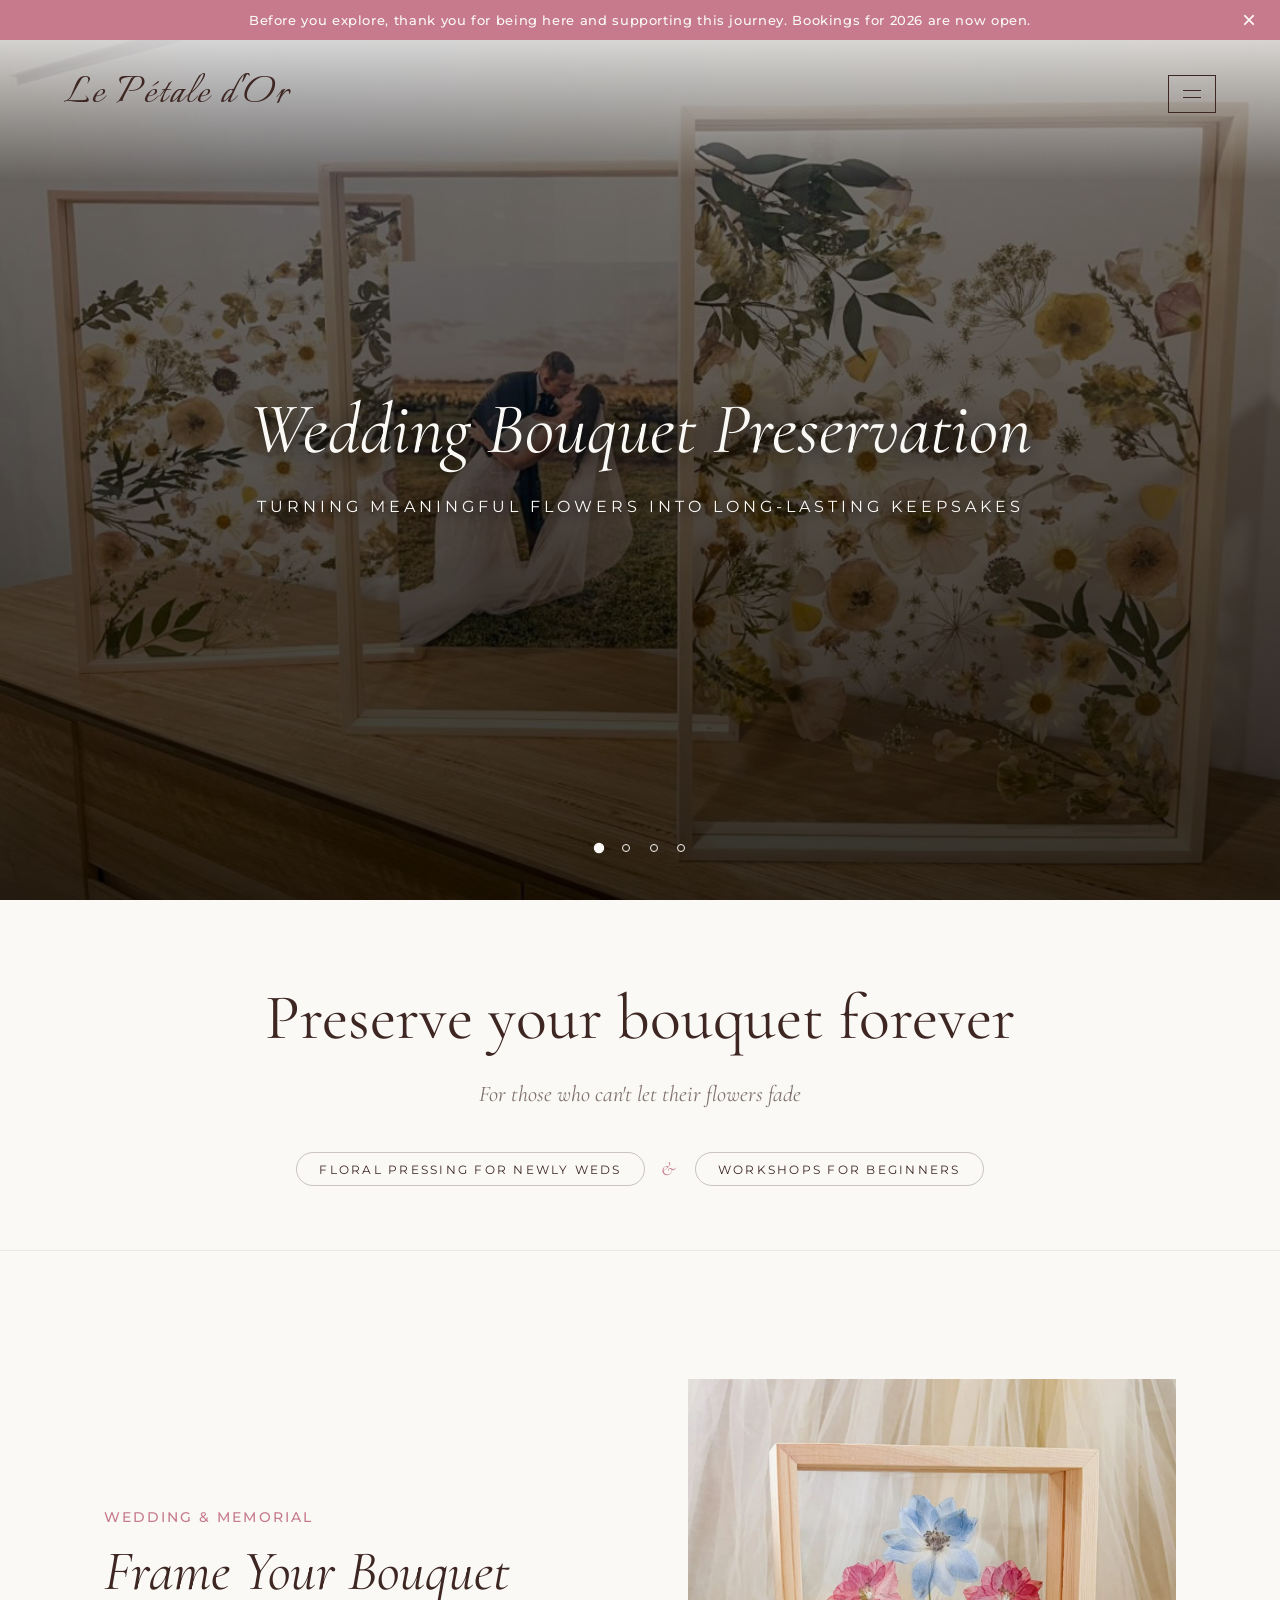
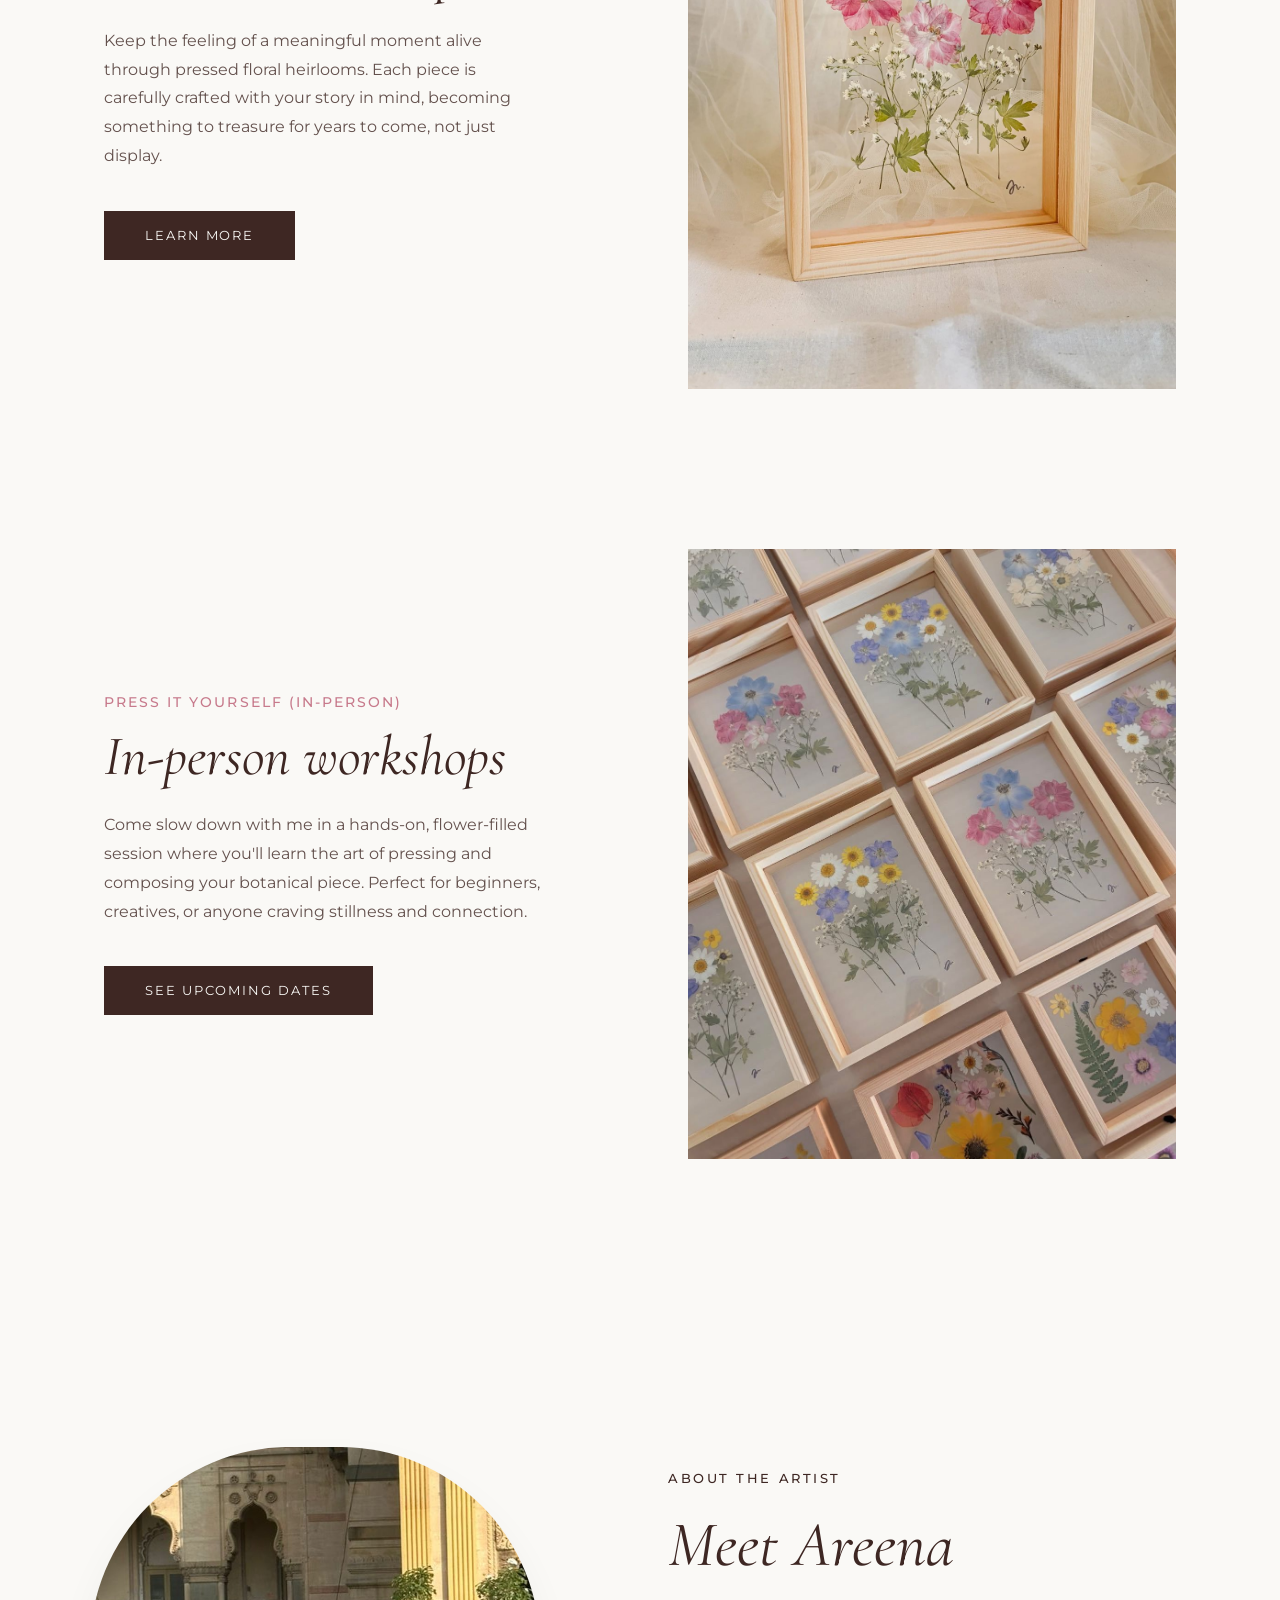
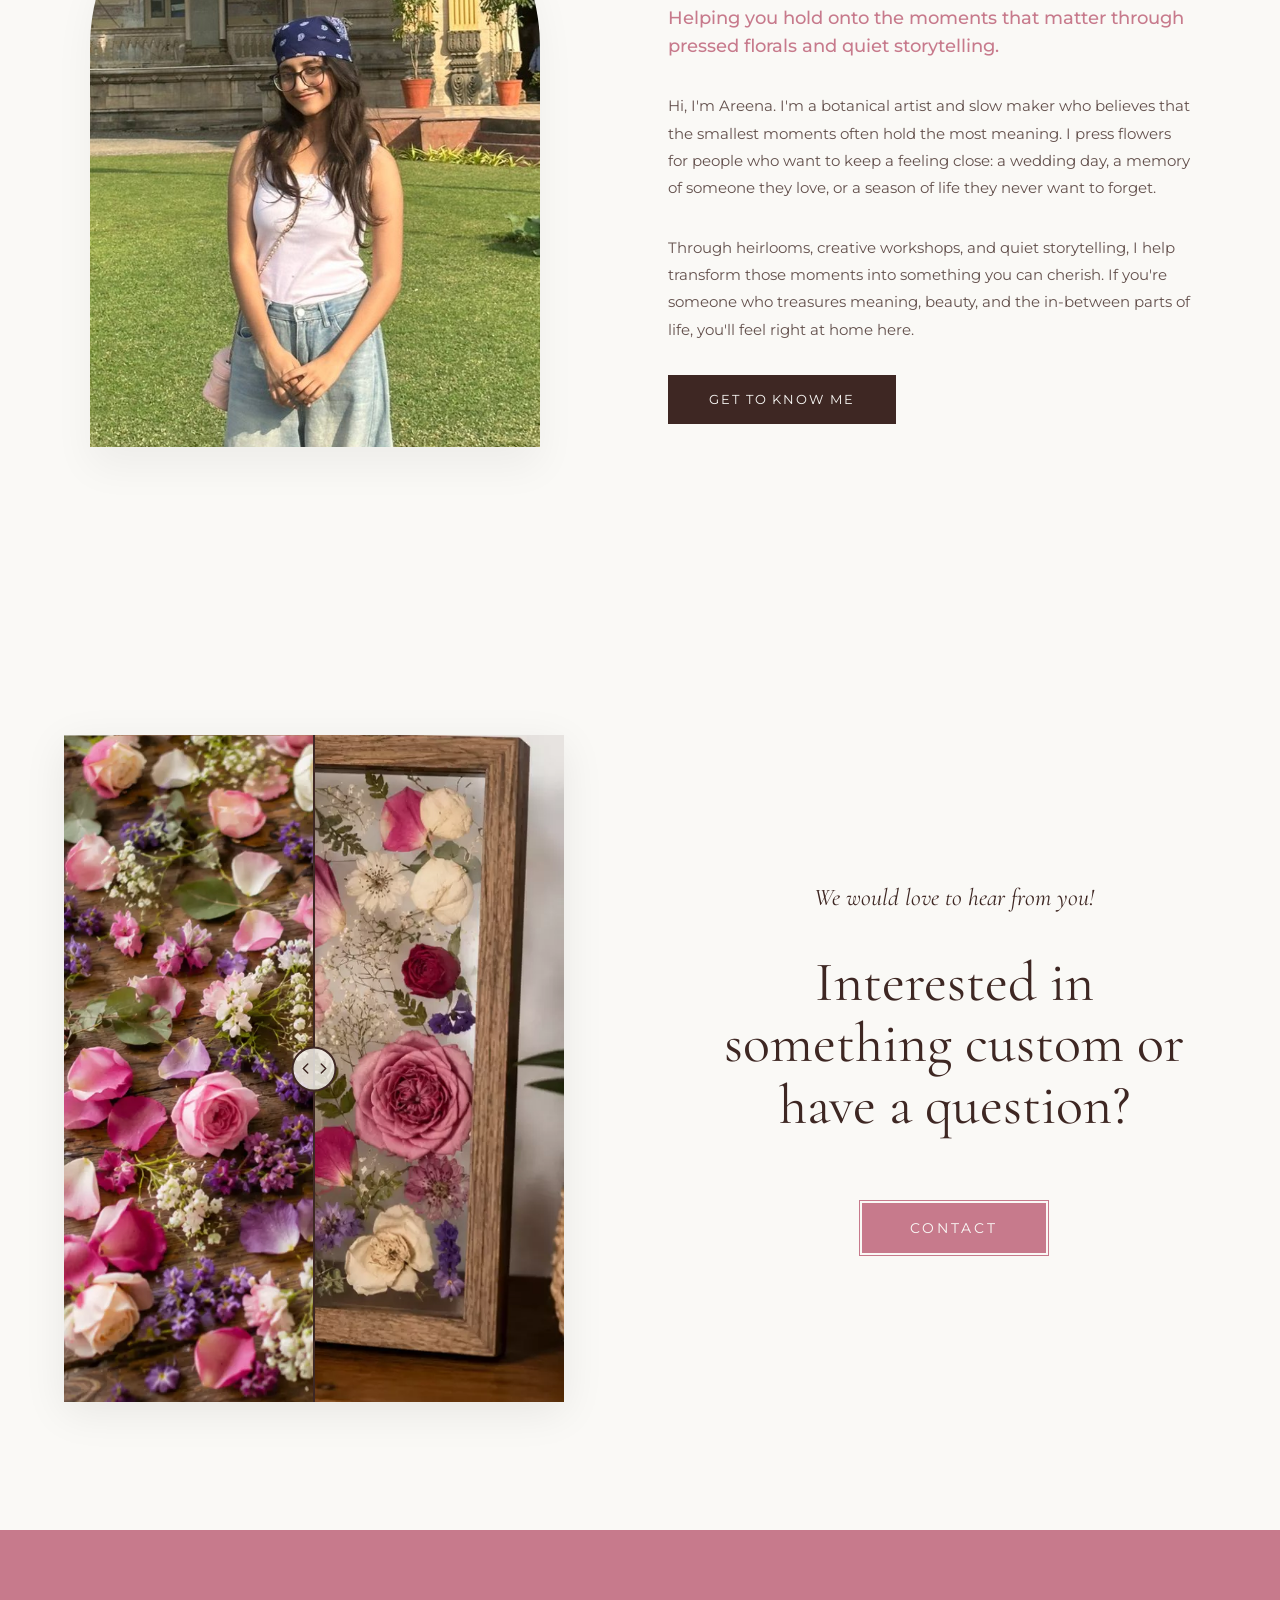
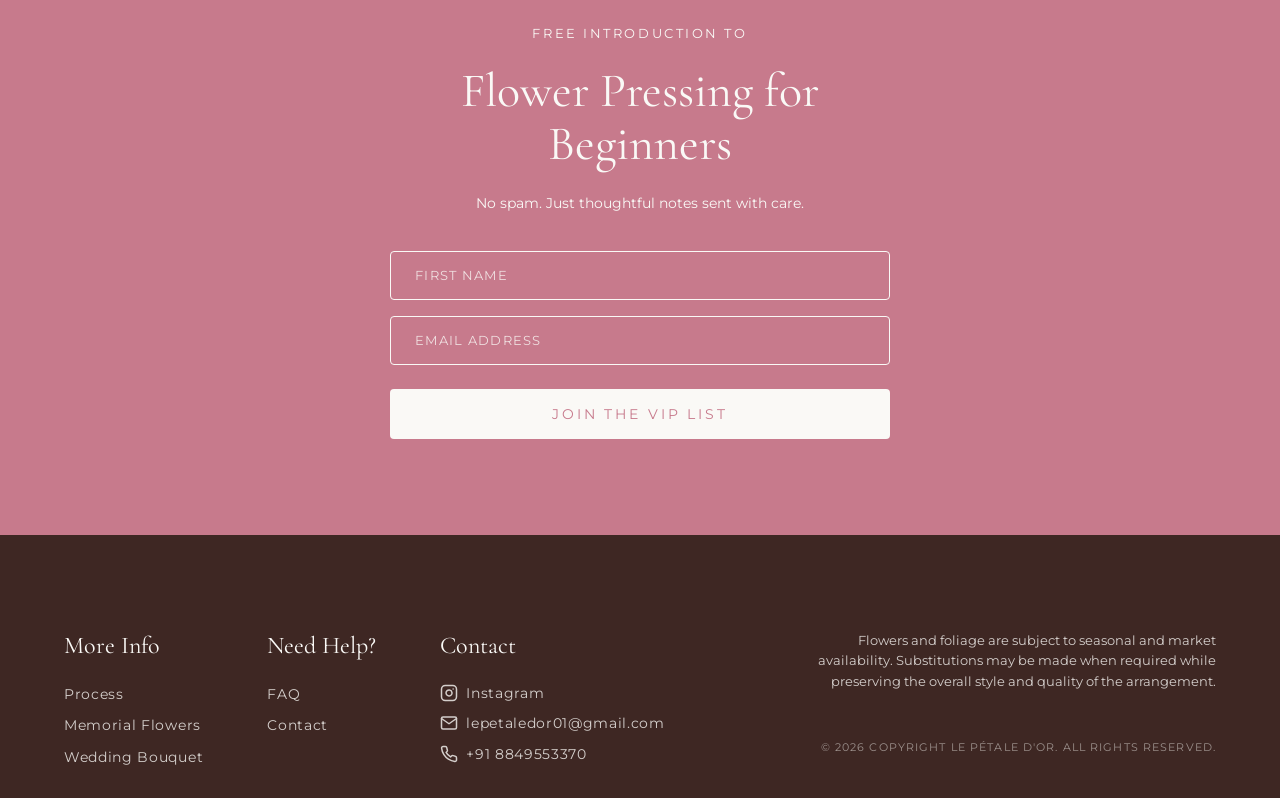
==== commit c8c2c6f2: "third commit" ====
--- a/index.html
+++ b/index.html
@@ -212,11 +212,11 @@
         <div class="cta-container">
             <div class="ba-slider-container">
                 <div class="ba-img ba-img-after">
-                    <img src="images/sliderAfter.webp" alt="After Photo Preservation"
+                    <img src="Images/sliderAfter.webp" alt="After Photo Preservation"
                         style="width: 100%; height: 100%; object-fit: cover;">
                 </div>
                 <div class="ba-img ba-img-before">
-                    <img src="images/sliderBefore.webp" alt="Before Photo Preservation"
+                    <img src="Images/sliderBefore.webp" alt="Before Photo Preservation"
                         style="width: 100%; height: 100%; object-fit: cover;">
                 </div>
                 <input type="range" min="0" max="100" value="50" class="ba-slider"
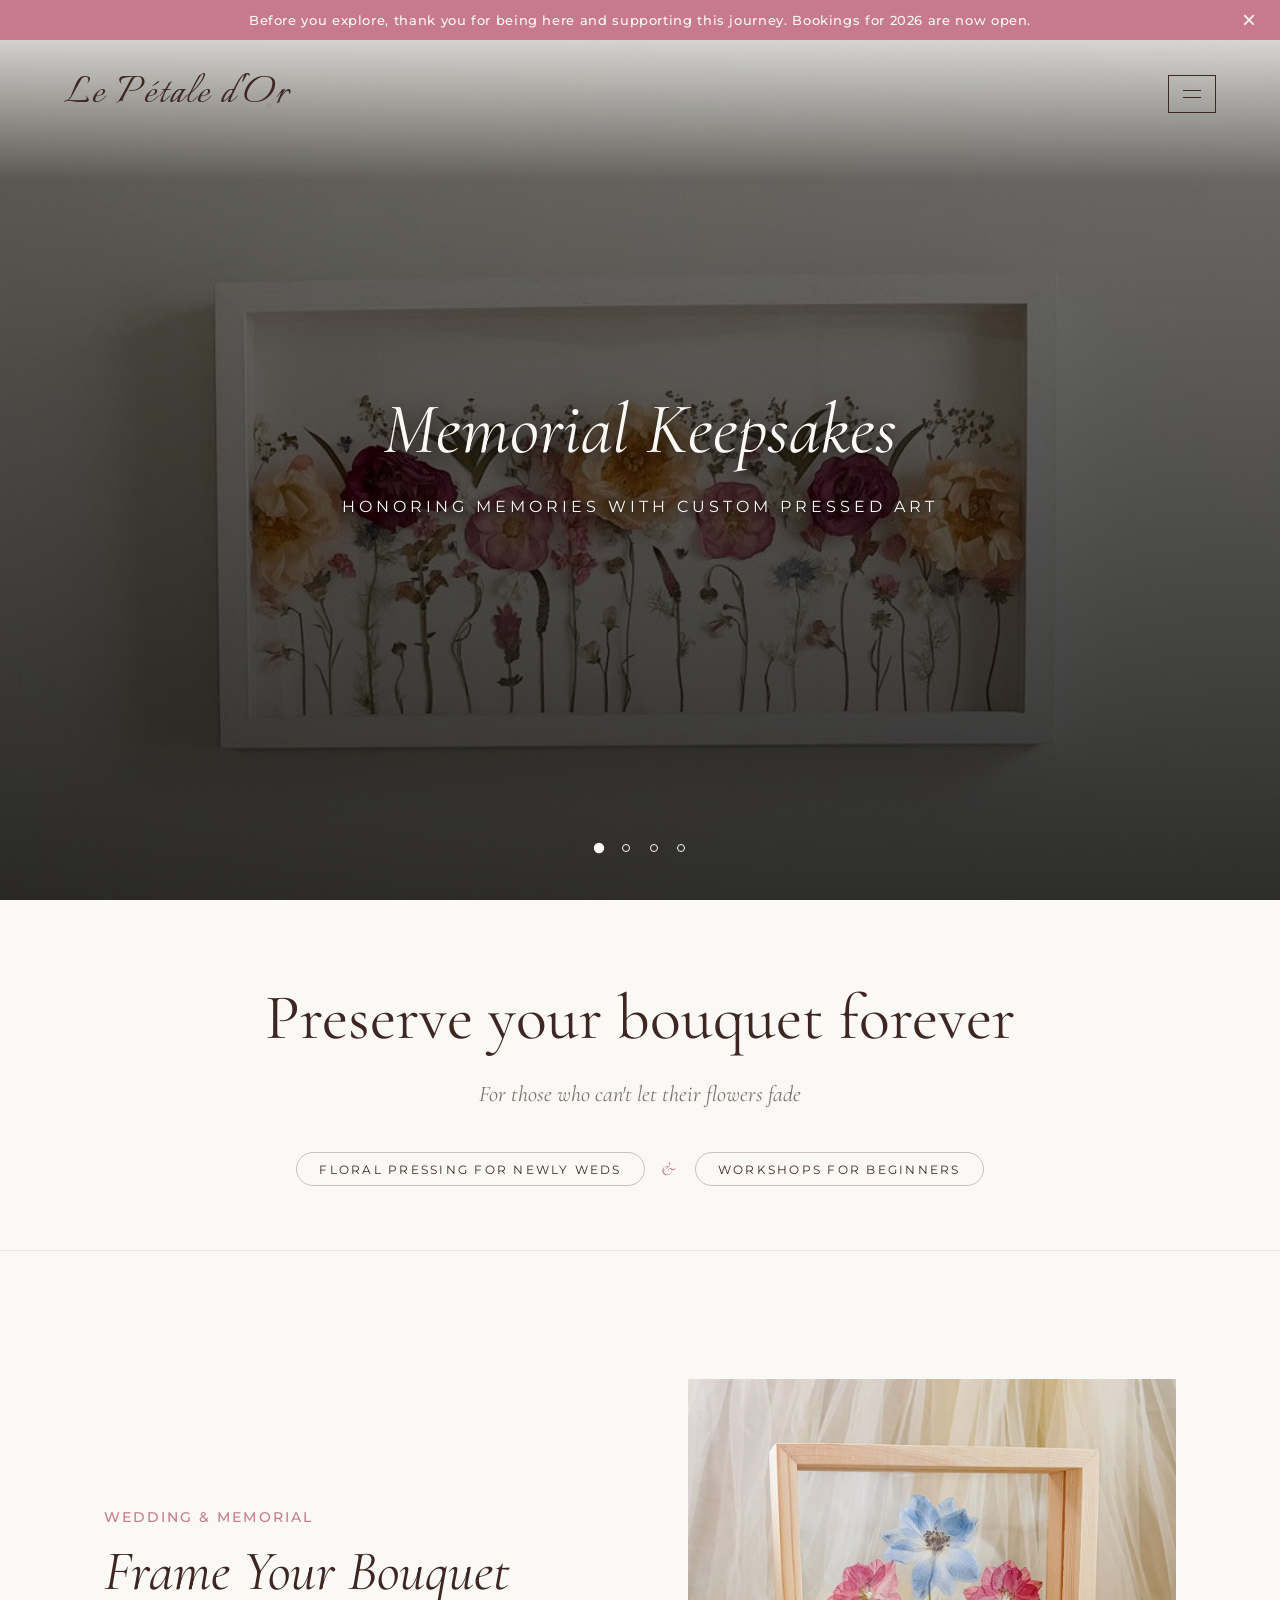
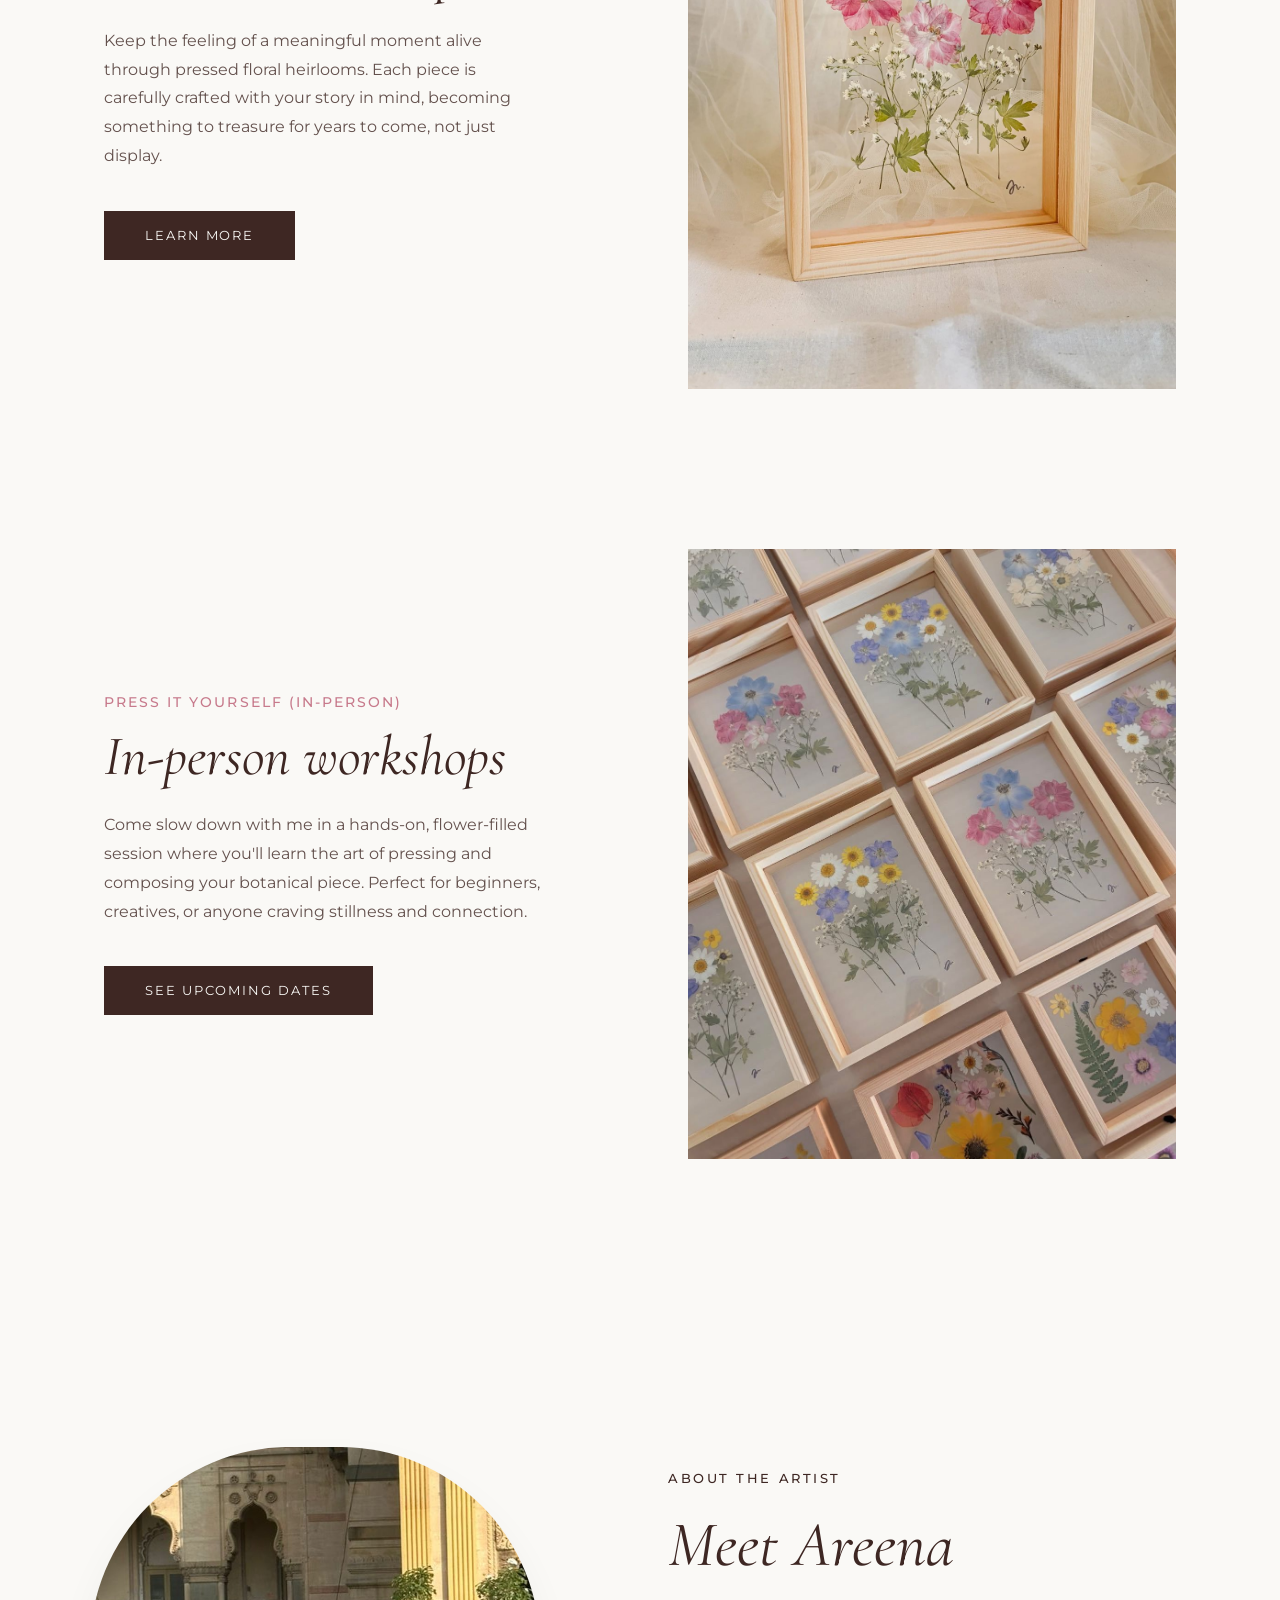
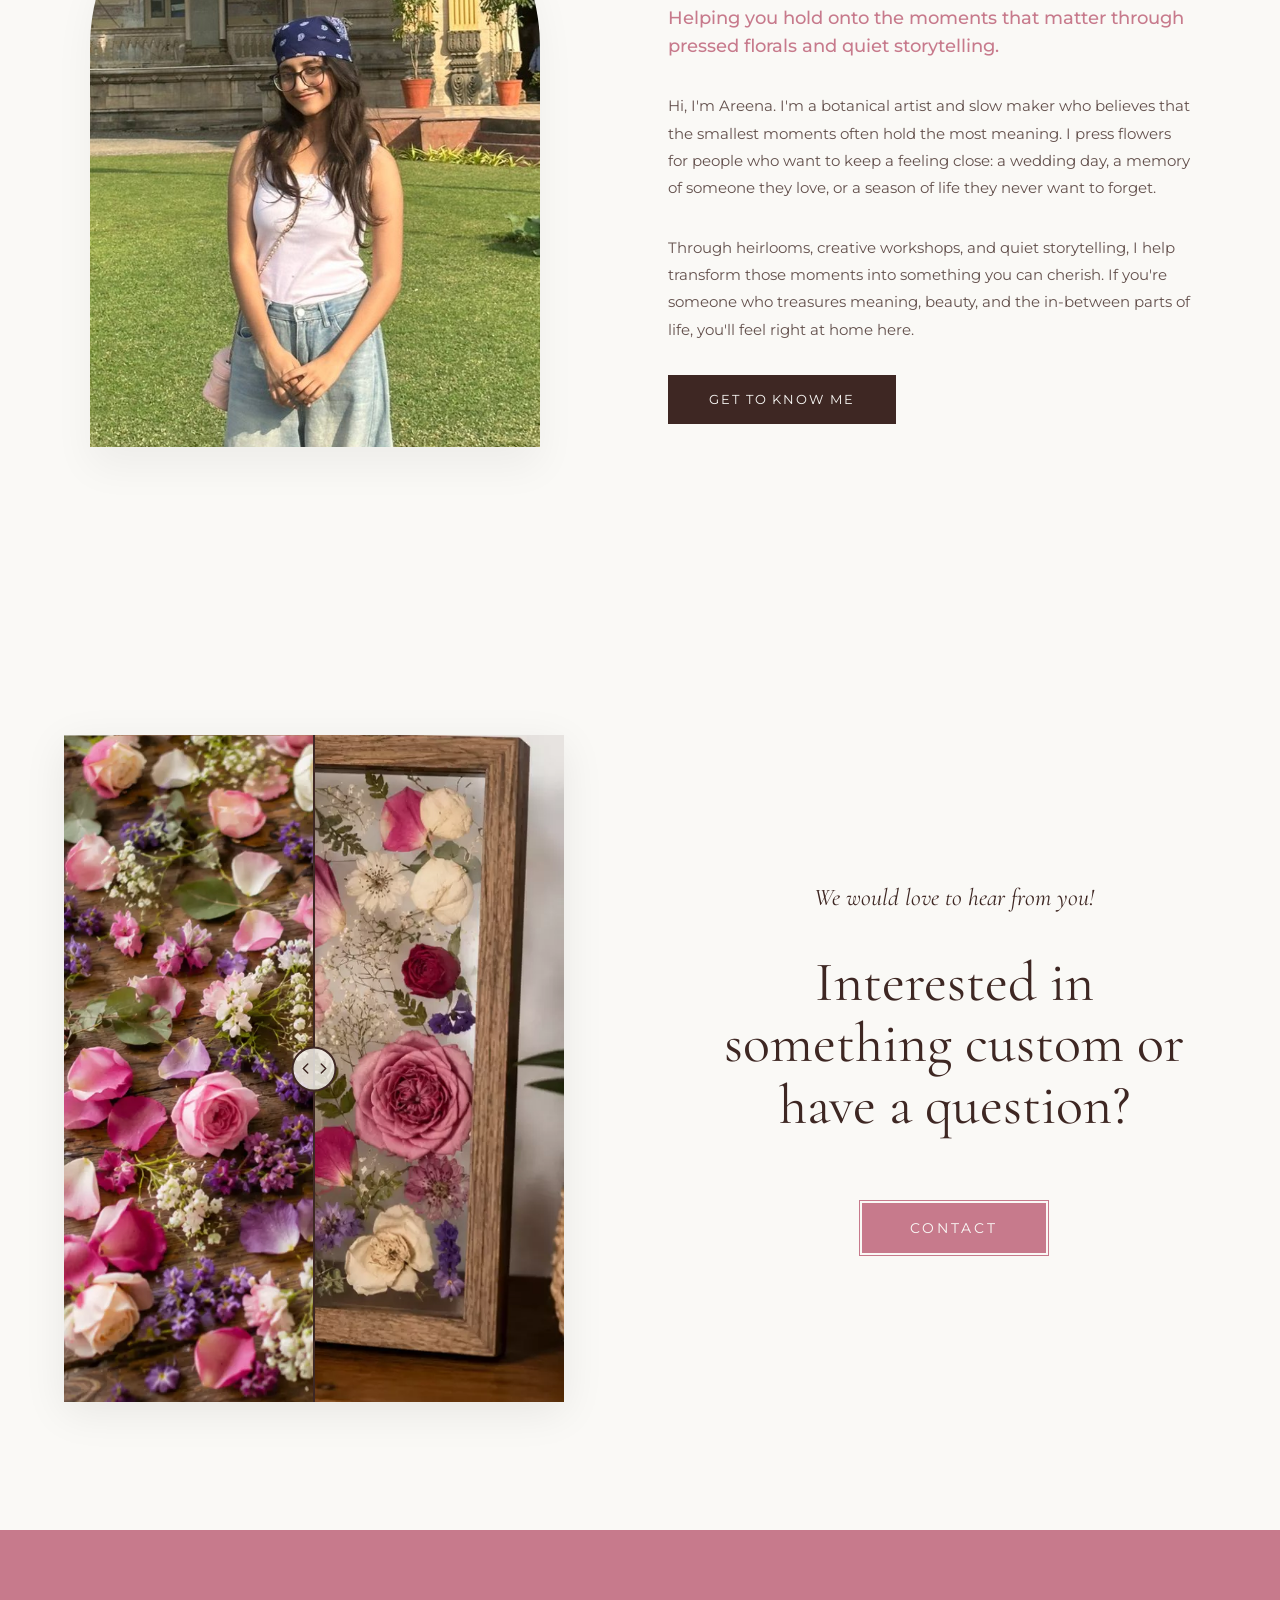
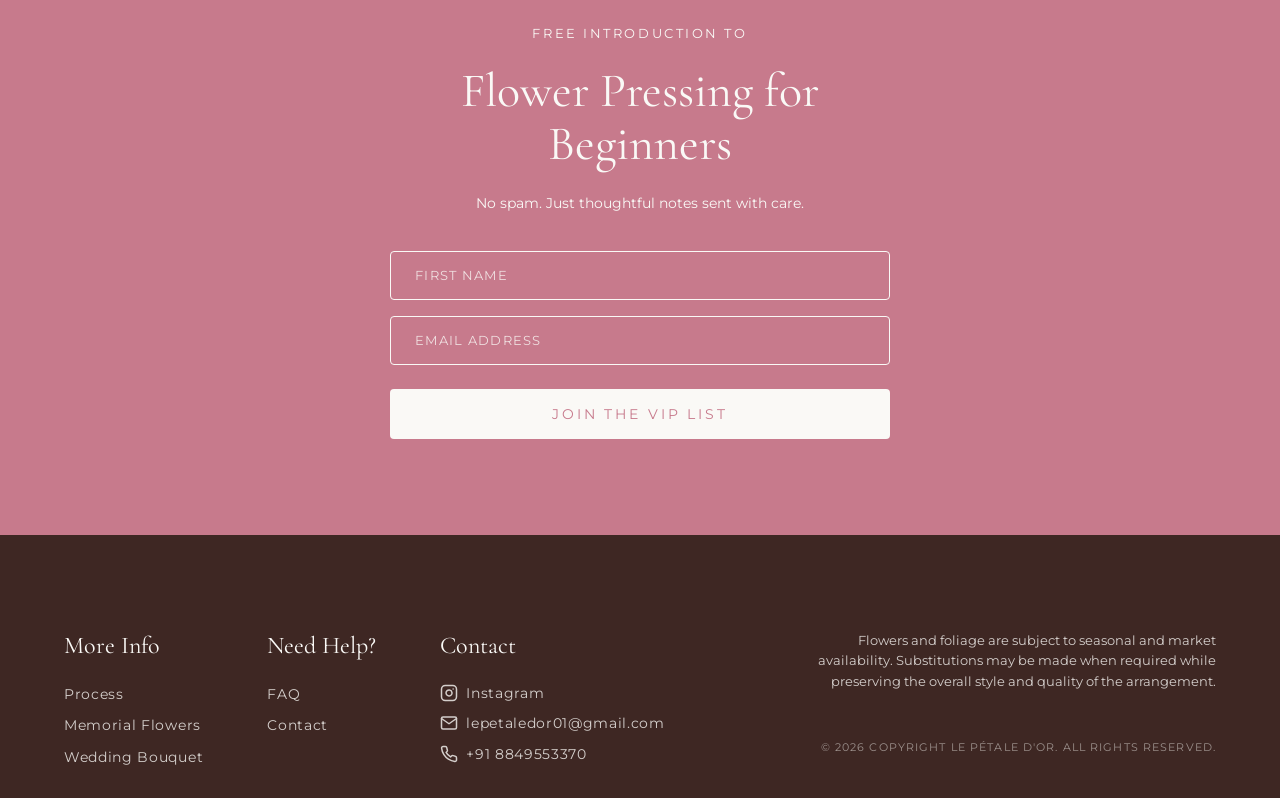
==== commit 902c6c97: "minor changes" ====
--- a/index.html
+++ b/index.html
@@ -99,33 +99,34 @@
     <header class="hero">
         <div class="slideshow-container">
             <!-- Slide 1 -->
+            <div class="slide">
+                <div class="placeholder-img" style="background-image: linear-gradient(to bottom, rgba(250, 249, 246, 0.95) 0%, rgba(250, 249, 246, 0) 20%), linear-gradient(to bottom, rgba(0, 0, 0, 0.5), rgba(0, 0, 0, 0.8)), url('Images/hero/2.jpeg'); background-size: cover; background-position: center; background-blend-mode: normal;">
+                    <h2 style="color: #faf9f6; text-shadow: 0 4px 20px rgba(0,0,0,0.8);">Memorial Keepsakes</h2>
+                    <p style="color: #faf9f6; text-shadow: 0 2px 10px rgba(0,0,0,0.8);">Honoring Memories with Custom Pressed Art</p>
+                </div>
+            </div>
+            <!-- Slide 2 -->
+            <div class="slide">
+                <div class="placeholder-img" style="background-image: linear-gradient(to bottom, rgba(250, 249, 246, 0.95) 0%, rgba(250, 249, 246, 0) 20%), linear-gradient(to bottom, rgba(0, 0, 0, 0.5), rgba(0, 0, 0, 0.8)), url('Images/hero/4.jpeg'); background-size: cover; background-position: center; background-blend-mode: normal;">
+                    <h2 style="color: #faf9f6; text-shadow: 0 4px 20px rgba(0,0,0,0.8);">Creative Workshops</h2>
+                    <p style="color: #faf9f6; text-shadow: 0 2px 10px rgba(0,0,0,0.8);">Learn the Delicate Art of Flower Pressing</p>
+                </div>
+            </div>
+            <!-- Slide 3 -->
+            <div class="slide">
+                <div class="placeholder-img" style="background-image: linear-gradient(to bottom, rgba(250, 249, 246, 0.95) 0%, rgba(250, 249, 246, 0) 20%), linear-gradient(to bottom, rgba(0, 0, 0, 0.5), rgba(0, 0, 0, 0.8)), url('Images/hero/art-studio.jpeg'); background-size: cover; background-position: center; background-blend-mode: normal;">
+                    <h2 style="color: #faf9f6; text-shadow: 0 4px 20px rgba(0,0,0,0.8);">Floral Art Studio</h2>
+                    <p style="color: #faf9f6; text-shadow: 0 2px 10px rgba(0,0,0,0.8);">Handcrafted Botanical Jewelry and Merchandise</p>
+                </div>
+            </div>
+            <!-- Slide 4 -->
             <div class="slide active">
                 <div class="placeholder-img" style="background-image: linear-gradient(to bottom, rgba(250, 249, 246, 0.95) 0%, rgba(250, 249, 246, 0) 20%), linear-gradient(to bottom, rgba(0, 0, 0, 0.5), rgba(0, 0, 0, 0.8)), url('Images/hero/5.jpeg'); background-size: cover; background-position: center; background-blend-mode: normal;">
                     <h2 style="color: #faf9f6; text-shadow: 0 4px 20px rgba(0,0,0,0.8);">Wedding Bouquet Preservation</h2>
                     <p style="color: #faf9f6; text-shadow: 0 2px 10px rgba(0,0,0,0.8);">Turning Meaningful Flowers into Long-Lasting Keepsakes</p>
                 </div>
             </div>
-            <!-- Slide 2 -->
-            <div class="slide">
-                <div class="placeholder-img" style="background-image: linear-gradient(to bottom, rgba(250, 249, 246, 0.95) 0%, rgba(250, 249, 246, 0) 20%), linear-gradient(to bottom, rgba(0, 0, 0, 0.5), rgba(0, 0, 0, 0.8)), url('Images/hero/2.jpeg'); background-size: cover; background-position: center; background-blend-mode: normal;">
-                    <h2 style="color: #faf9f6; text-shadow: 0 4px 20px rgba(0,0,0,0.8);">Memorial Keepsakes</h2>
-                    <p style="color: #faf9f6; text-shadow: 0 2px 10px rgba(0,0,0,0.8);">Honoring Memories with Custom Pressed Art</p>
-                </div>
-            </div>
-            <!-- Slide 3 -->
-            <div class="slide">
-                <div class="placeholder-img" style="background-image: linear-gradient(to bottom, rgba(250, 249, 246, 0.95) 0%, rgba(250, 249, 246, 0) 20%), linear-gradient(to bottom, rgba(0, 0, 0, 0.5), rgba(0, 0, 0, 0.8)), url('Images/hero/4.jpeg'); background-size: cover; background-position: center; background-blend-mode: normal;">
-                    <h2 style="color: #faf9f6; text-shadow: 0 4px 20px rgba(0,0,0,0.8);">Creative Workshops</h2>
-                    <p style="color: #faf9f6; text-shadow: 0 2px 10px rgba(0,0,0,0.8);">Learn the Delicate Art of Flower Pressing</p>
-                </div>
-            </div>
-            <!-- Slide 4 -->
-            <div class="slide">
-                <div class="placeholder-img" style="background-image: linear-gradient(to bottom, rgba(250, 249, 246, 0.95) 0%, rgba(250, 249, 246, 0) 20%), linear-gradient(to bottom, rgba(0, 0, 0, 0.5), rgba(0, 0, 0, 0.8)), url('Images/hero/art-studio.jpeg'); background-size: cover; background-position: center; background-blend-mode: normal;">
-                    <h2 style="color: #faf9f6; text-shadow: 0 4px 20px rgba(0,0,0,0.8);">Floral Art Studio</h2>
-                    <p style="color: #faf9f6; text-shadow: 0 2px 10px rgba(0,0,0,0.8);">Handcrafted Botanical Jewelry and Merchandise</p>
-                </div>
-            </div>
+
         </div>
 
         <!-- Progress Dots -->
--- a/style.css
+++ b/style.css
@@ -1614,4 +1614,150 @@
         flex-direction: column;
         gap: 2.5rem;
     }
+}
+
+/* --- Extra Mobile Adjustments (< 768px and < 576px) --- */
+@media (max-width: 768px) {
+    /* Reduce global paddings */
+    .offerings {
+        padding: 4rem 1.5rem;
+        gap: 4rem;
+    }
+    
+    .about-artist-section {
+        padding: 4rem 1.5rem;
+    }
+    
+    .about-container {
+        gap: 3rem;
+    }
+    
+    .cta-section {
+        padding: 4rem 1.5rem;
+    }
+    
+    .cta-container {
+        gap: 3rem;
+    }
+    
+    .vip-section {
+        padding: 4rem 1.5rem;
+    }
+    
+    .vip-title {
+        font-size: 2.2rem;
+    }
+    
+    .testimonials-section {
+        padding: 4rem 1.5rem 3rem 1.5rem;
+    }
+    
+    .testi-text {
+        font-size: 1.2rem;
+        margin-bottom: 1.5rem;
+    }
+
+    /* Process Timeline Adjustments */
+    .process-timeline {
+        margin-top: 2rem;
+        gap: 2.5rem;
+    }
+    
+    .step-header h2 {
+        font-size: 1.8rem;
+    }
+    
+    .process-step {
+        padding-left: 2rem;
+    }
+    
+    /* Footer stacking */
+    .footer-left {
+        gap: 2rem;
+        flex-direction: column;
+    }
+    
+    /* Ensure no text overflows */
+    .about-title {
+        font-size: 3rem;
+    }
+    
+    .hero-tagline-headline {
+        font-size: 2.5rem;
+    }
+    
+    /* Adjust contact forms slightly */
+    .contact-form {
+        gap: 1.5rem;
+    }
+}
+
+@media (max-width: 576px) {
+    .navbar {
+        padding: 1rem 1rem;
+    }
+    
+    .navbar.scrolled {
+        padding: 0.8rem 1rem;
+    }
+    
+    .brand-logo {
+        font-size: 2.5rem;
+    }
+    
+    /* Hero Placeholder Adjustments */
+    .placeholder-img h2 {
+        font-size: 2.2rem;
+    }
+    
+    .placeholder-img p {
+        font-size: 0.75rem;
+    }
+    
+    /* Reduce margins/gaps further */
+    .offering-title {
+        font-size: 2rem;
+    }
+    
+    .offering-block, .offering-block.reverse {
+        gap: 2rem;
+    }
+    
+    .about-title {
+        font-size: 2.5rem;
+    }
+    
+    .cta-title {
+        font-size: 2rem;
+    }
+    
+    .btn-primary, .btn-secondary, .btn-vip {
+        padding: 0.8rem 1.5rem;
+        font-size: 0.75rem;
+        width: 100%;
+        text-align: center;
+    }
+    
+    /* Sidebar mobile widths */
+    .sidebar {
+        width: 100%;
+    }
+    
+    .sidebar-header {
+        padding: 1.5rem;
+    }
+    
+    .nav-section {
+        padding: 1.5rem;
+    }
+    
+    .section-title h2 {
+        font-size: 1.8rem;
+    }
+    
+    /* Announcement text scrolling/fitting */
+    .announcement-bar p {
+        font-size: 0.75rem;
+        padding: 0 30px;
+    }
 }
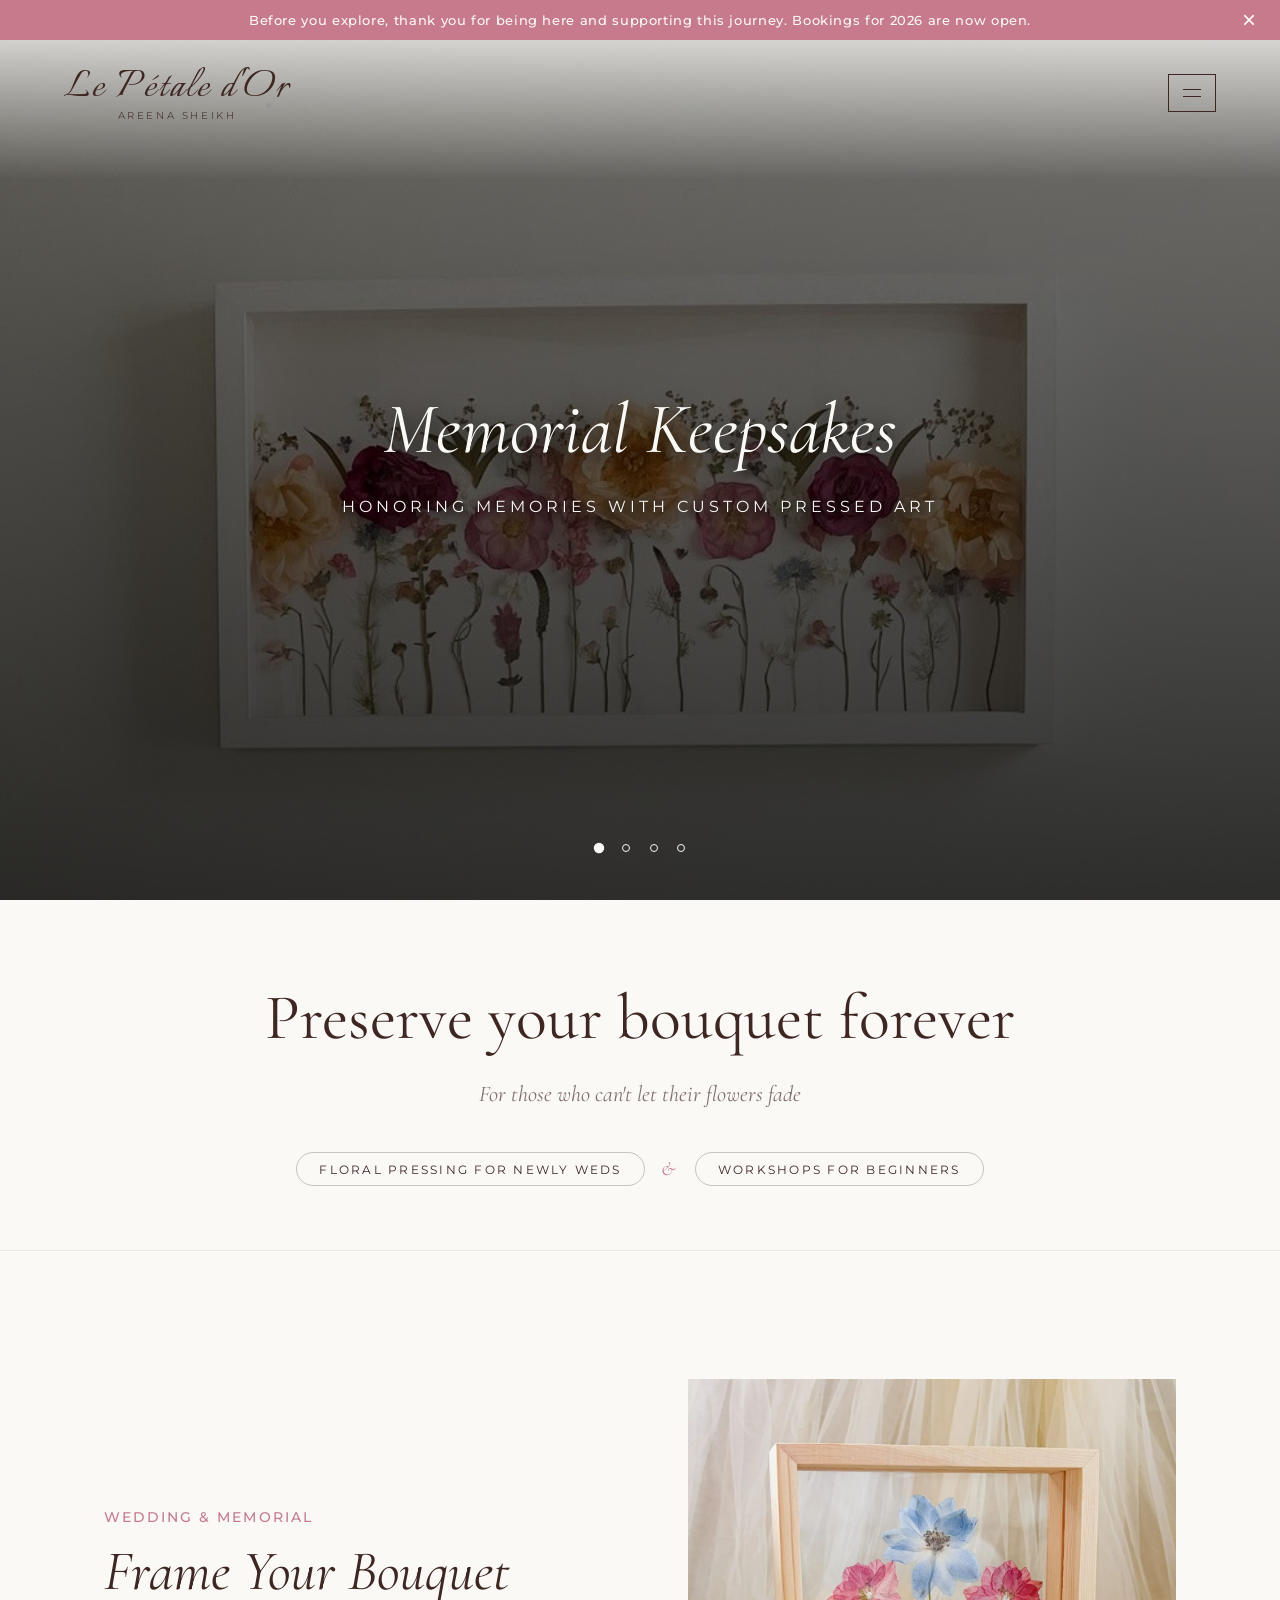
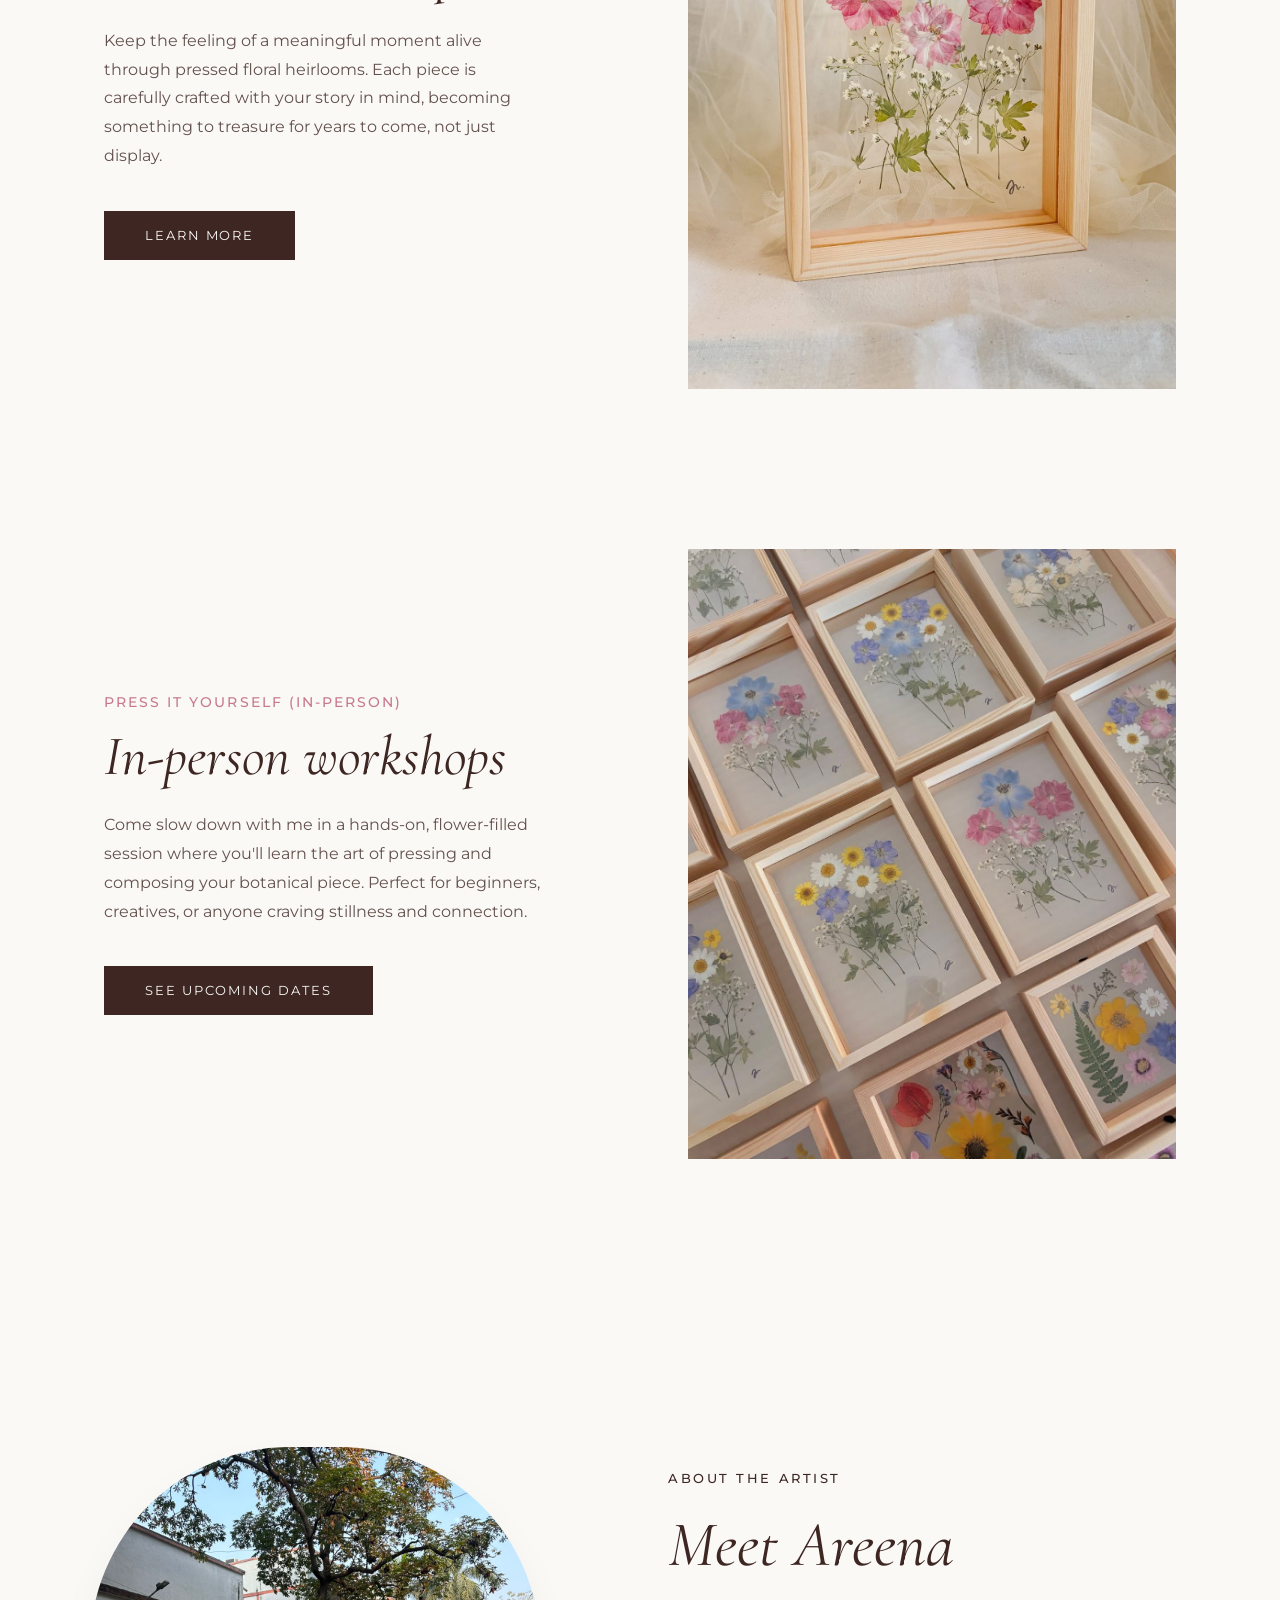
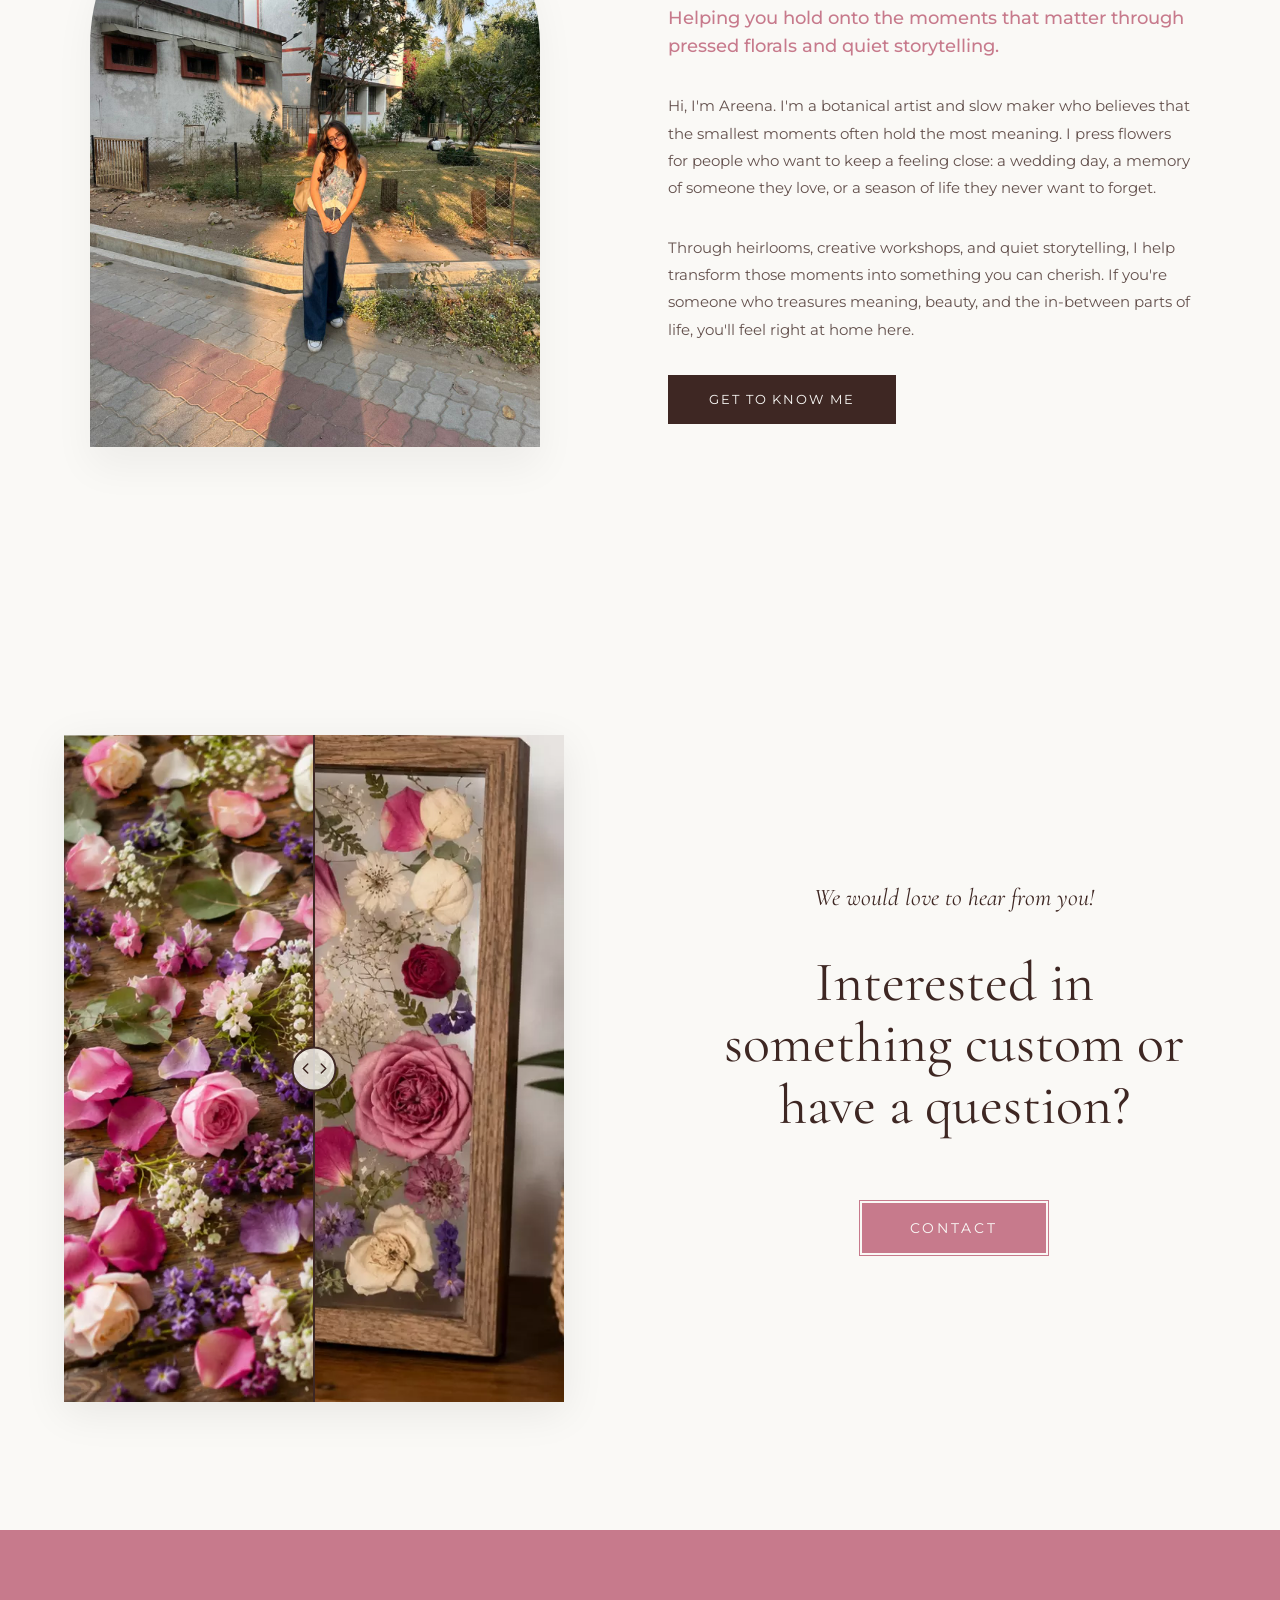
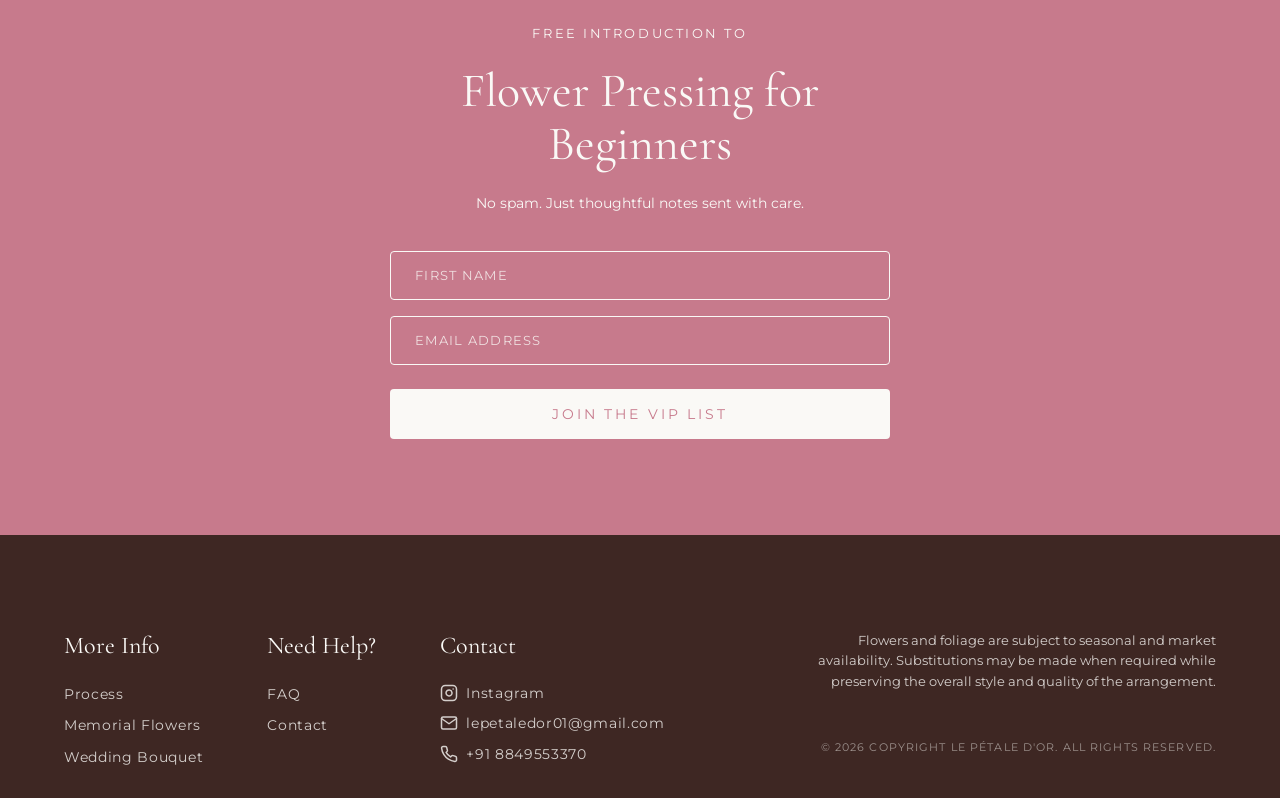
==== commit 9f189522: "minor changes" ====
--- a/index.html
+++ b/index.html
@@ -26,6 +26,7 @@
         <div class="nav-brand">
             <a href="index.html" style="text-decoration:none;">
                 <div class="brand-logo">Le Pétale d'Or</div>
+                <div class="brand-subtitle">Areena Sheikh</div>
             </a>
         </div>
         <div class="nav-actions">
@@ -187,7 +188,7 @@
     <section class="about-artist-section">
         <div class="about-container">
             <div class="about-image-wrapper">
-                <img src="Images/artist.jpeg" alt="Areena - Botanical Artist" class="about-placeholder" style="object-fit: cover; display: block; padding: 0;">
+                <img src="Images/artist4.jpeg" alt="Areena - Botanical Artist" class="about-placeholder" style="object-fit: cover; display: block; padding: 0;">
             </div>
 
             <div class="about-content">
--- a/style.css
+++ b/style.css
@@ -118,11 +118,30 @@
     /* font-family: "Tangerine", cursive; */
     font-family: "Italianno", cursive;
     /* font-style: italic; */
-    font-weight: 400;             /* Normal weight preserves the delicate thin lines */    /* Forces the text to stay lowercase */
+    font-weight: 400;             /* Normal weight preserves the delicate thin lines */
     letter-spacing: 0.04em;       /* Adds the elegant, airy spacing between letters */
     color: var(--text-color);
     font-size: 3rem;
-}
+    line-height: 1;
+}
+
+.brand-subtitle {
+    font-family: var(--font-sans);
+    font-size: 0.65rem;
+    letter-spacing: 0.25em;
+    text-transform: uppercase;
+    color: var(--text-color);
+    text-align: center;
+    margin-top: -0.2rem;
+    opacity: 0.8;
+}
+
+.nav-brand a {
+    display: flex;
+    flex-direction: column;
+    align-items: center;
+}
+
 
 .nav-actions {
     display: flex;
@@ -1702,7 +1721,11 @@
     }
     
     .brand-logo {
-        font-size: 2.5rem;
+        font-size: 2rem;
+    }
+    
+    .brand-subtitle {
+        font-size: 0.55rem;
     }
     
     /* Hero Placeholder Adjustments */
